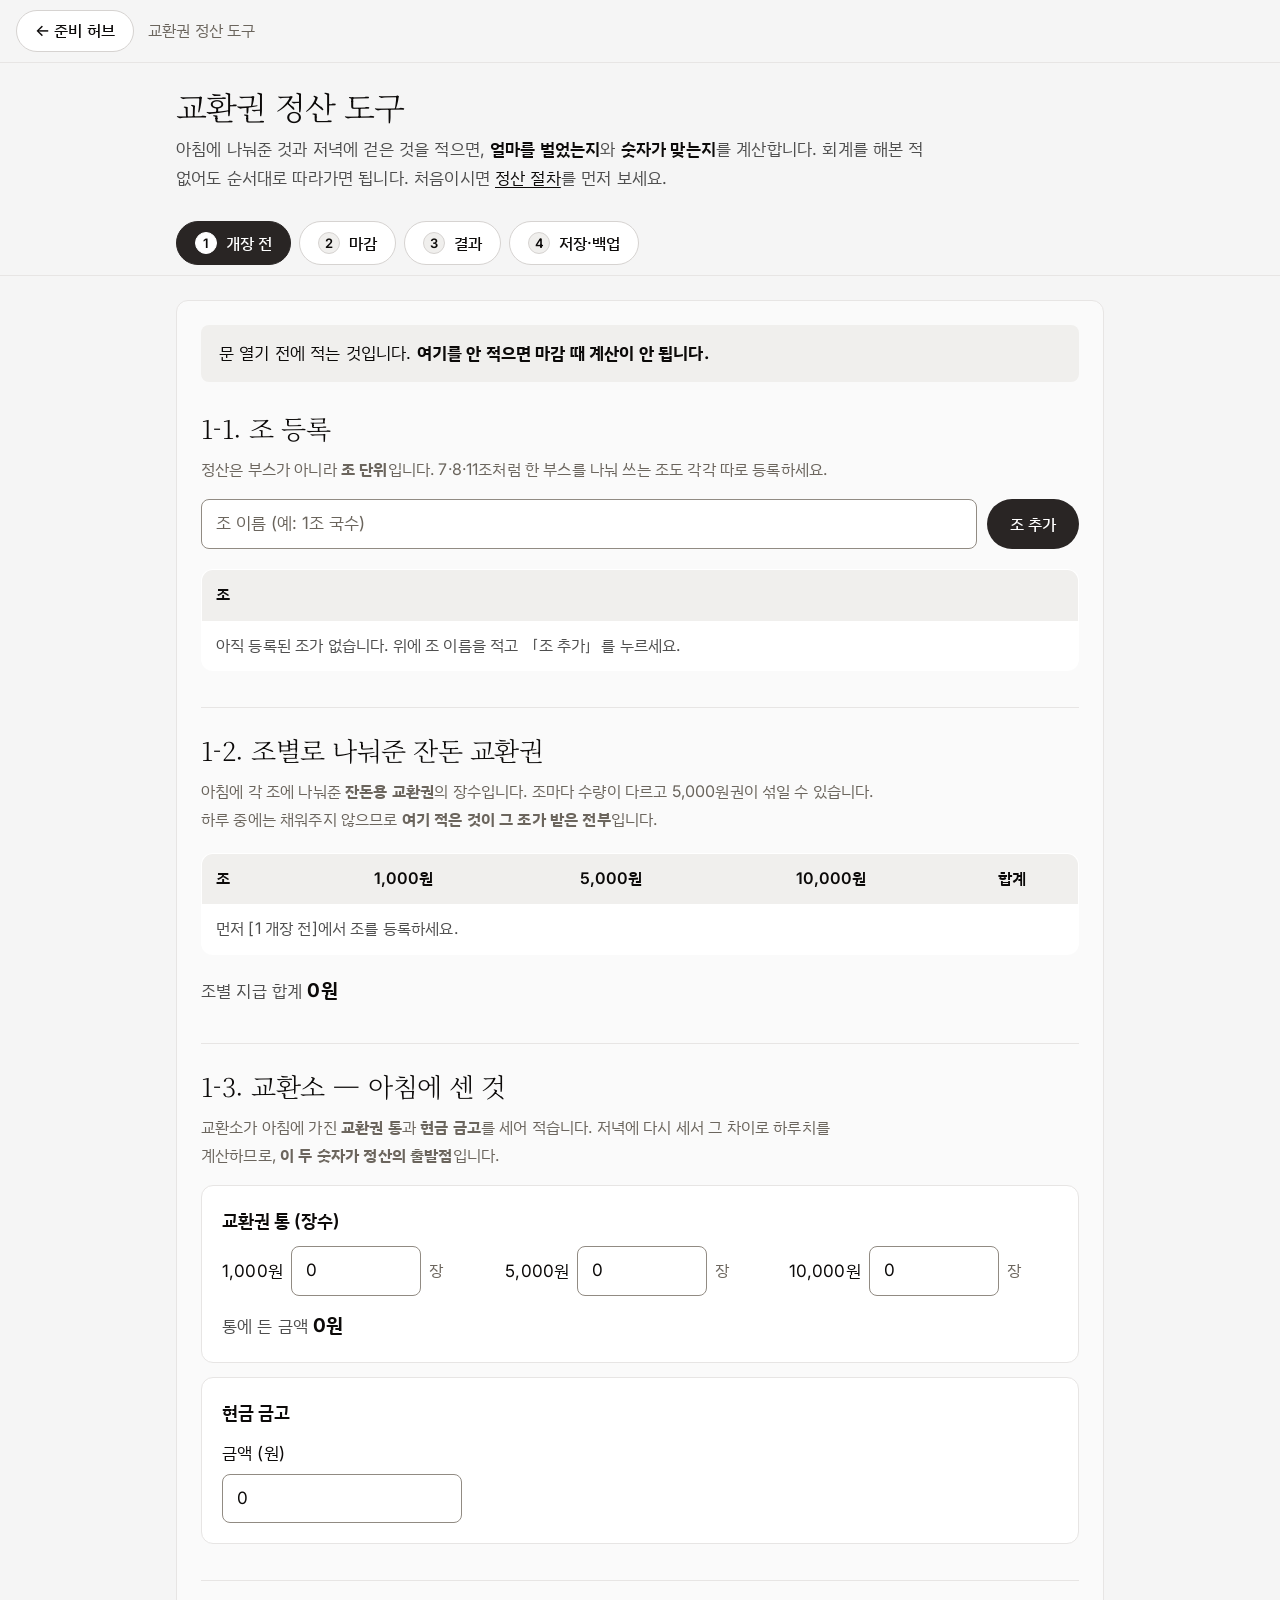
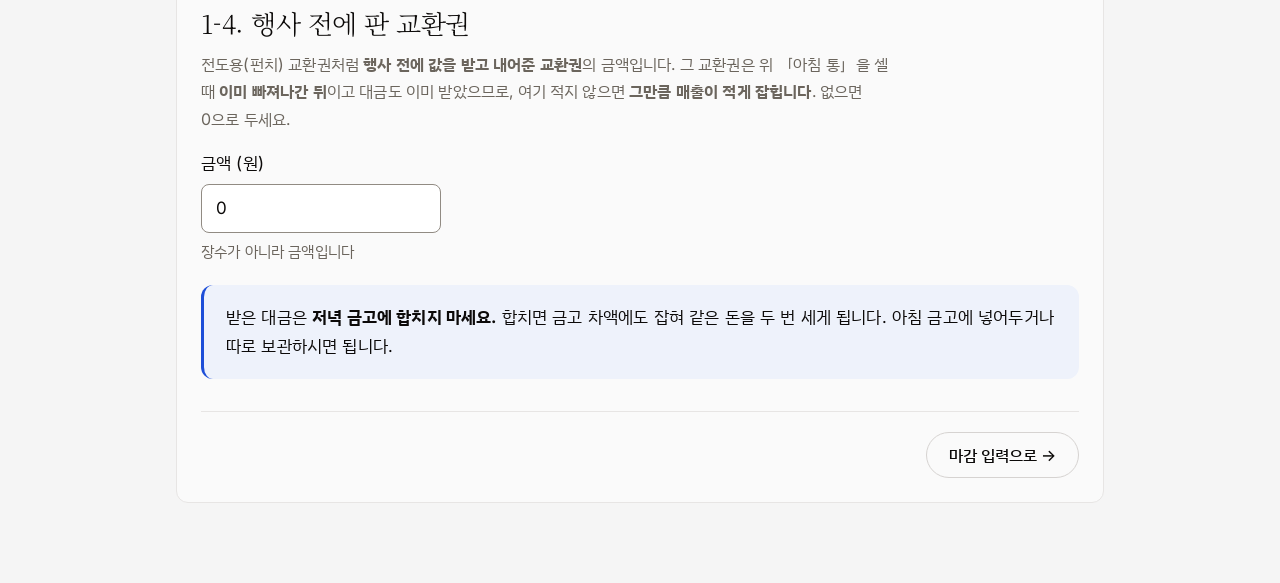
==== voucher-settlement/index.html @ 7b26c7bc "Count the vouchers sold before the day, and who paid for the ingredients Evangelism vouchers are pai" ====
<!DOCTYPE html>
<html lang="ko">
<head>
<meta charset="UTF-8">
<meta name="viewport" content="width=device-width, initial-scale=1.0">
<title>교환권 정산 도구</title>
<link rel="preconnect" href="https://fonts.googleapis.com">
<link rel="preconnect" href="https://fonts.gstatic.com" crossorigin>
<link href="https://fonts.googleapis.com/css2?family=Inter:wght@400;500;600&family=IBM+Plex+Sans+KR:wght@400;500;700&family=Noto+Serif+KR:wght@300;400&display=swap" rel="stylesheet">
<link rel="stylesheet" href="../assets/tokens.css">
<link rel="stylesheet" href="style.css">
<script src="../assets/shared.js"></script>
<script src="../assets/config.js"></script>
</head>
<body>

<nav class="topbar">
  <a class="home" href="../index.html">&larr; 준비 허브</a>
  <span class="where">교환권 정산 도구</span>
</nav>

<header class="app-header">
  <h1>교환권 정산 도구</h1>
  <p class="app-sub">아침에 나눠준 것과 저녁에 걷은 것을 적으면, <strong>얼마를 벌었는지</strong>와 <strong>숫자가 맞는지</strong>를 계산합니다. 회계를 해본 적 없어도 순서대로 따라가면 됩니다. 처음이시면 <a href="../doc.html?src=docs/정산_절차.md">정산 절차</a>를 먼저 보세요.</p>
</header>

<nav class="tabs" id="tabs">
  <button class="tab-btn active" data-tab="open"><span class="step-no">1</span>개장 전</button>
  <button class="tab-btn" data-tab="close"><span class="step-no">2</span>마감</button>
  <button class="tab-btn" data-tab="report"><span class="step-no">3</span>결과</button>
  <button class="tab-btn" data-tab="data"><span class="step-no">4</span>저장·백업</button>
</nav>

<main>

<!-- ================= 1. 개장 전 ================= -->
<section class="tab-panel active" id="panel-open">
  <p class="panel-lead">문 열기 전에 적는 것입니다. <strong>여기를 안 적으면 마감 때 계산이 안 됩니다.</strong></p>

  <h2>1-1. 조 등록</h2>
  <p class="hint">정산은 부스가 아니라 <strong>조 단위</strong>입니다. 7·8·11조처럼 한 부스를 나눠 쓰는 조도 각각 따로 등록하세요.</p>
  <form id="booth-form" class="inline-form">
    <input type="text" id="booth-name" placeholder="조 이름 (예: 1조 국수)" required>
    <button type="submit">조 추가</button>
  </form>
  <div class="table-scroll">
    <table class="data-table">
      <thead><tr><th>조</th><th class="col-btn"></th></tr></thead>
      <tbody id="booth-list"></tbody>
    </table>
  </div>

  <h2>1-2. 조별로 나눠준 잔돈 교환권</h2>
  <p class="hint">아침에 각 조에 나눠준 <strong>잔돈용 교환권</strong>의 장수입니다. 조마다 수량이 다르고 5,000원권이 섞일 수 있습니다. 하루 중에는 채워주지 않으므로 <strong>여기 적은 것이 그 조가 받은 전부</strong>입니다.</p>
  <div class="table-scroll">
    <table class="data-table" id="float-table">
      <thead><tr><th>조</th><th>1,000원</th><th>5,000원</th><th>10,000원</th><th>합계</th></tr></thead>
      <tbody id="float-body"></tbody>
    </table>
  </div>
  <p class="row-total-line">조별 지급 합계 <strong id="float-sum">0원</strong></p>

  <h2>1-3. 교환소 — 아침에 센 것</h2>
  <p class="hint">교환소가 아침에 가진 <strong>교환권 통</strong>과 <strong>현금 금고</strong>를 세어 적습니다. 저녁에 다시 세서 그 차이로 하루치를 계산하므로, <strong>이 두 숫자가 정산의 출발점</strong>입니다.</p>
  <div class="count-box">
    <h3>교환권 통 (장수)</h3>
    <div class="denom-grid" id="open-tin"></div>
    <p class="box-total">통에 든 금액 <strong id="open-tin-total">0원</strong></p>
  </div>
  <div class="count-box">
    <h3>현금 금고</h3>
    <label class="field-inline">금액 (원)
      <input type="number" id="open-cash" min="0" step="1" inputmode="numeric">
    </label>
  </div>

  <h2>1-4. 행사 전에 판 교환권</h2>
  <p class="hint">전도용(펀치) 교환권처럼 <strong>행사 전에 값을 받고 내어준 교환권</strong>의 금액입니다. 그 교환권은 위 「아침 통」을 셀 때 <strong>이미 빠져나간 뒤</strong>이고 대금도 이미 받았으므로, 여기 적지 않으면 <strong>그만큼 매출이 적게 잡힙니다</strong>. 없으면 0으로 두세요.</p>
  <label class="field-inline">금액 (원)
    <input type="number" id="presale-voucher" min="0" step="1" inputmode="numeric">
    <span class="field-help">장수가 아니라 금액입니다</span>
  </label>
  <div class="banner banner-blue">받은 대금은 <strong>저녁 금고에 합치지 마세요.</strong> 합치면 금고 차액에도 잡혀 같은 돈을 두 번 세게 됩니다. 아침 금고에 넣어두거나 따로 보관하시면 됩니다.</div>

  <div class="panel-foot">
    <button type="button" class="btn-secondary" data-goto="close">마감 입력으로 &rarr;</button>
  </div>
</section>

<!-- ================= 2. 마감 ================= -->
<section class="tab-panel" id="panel-close">
  <p class="panel-lead">판매가 끝난 뒤 적는 것입니다.</p>

  <h2>2-1. 조별로 걷은 것</h2>
  <p class="hint">각 조가 마감에 제출한 <strong>교환권 장수</strong>와, 따로 세어 낸 <strong>현금 매출</strong>, 그리고 그 조가 쓴 <strong>재료비</strong>입니다. 교환권에는 아침에 받은 잔돈분도 섞여 있는데, 그건 아래 계산에서 자동으로 빠집니다.</p>
  <p class="hint"><strong>재료비</strong>는 그 조가 물건을 마련하는 데 쓴 돈입니다 (장 본 값, 재료 구입비 등). 영수증이 늦게 들어오면 나중에 채워도 됩니다.</p>
  <p class="hint"><strong>「재정 지급」에 표시</strong>하면 교회 재정에서 이미 낸 돈이라는 뜻입니다. <strong>표시하지 않은 것은 조원이 사비로 낸 것</strong>으로 보고, 마감 후 돌려드릴 금액으로 따로 합산합니다. 수익 계산에는 둘 다 똑같이 원가로 들어갑니다.</p>
  <div class="table-scroll">
    <table class="data-table" id="final-table">
      <thead><tr><th>조</th><th>1,000원</th><th>5,000원</th><th>10,000원</th><th>교환권 합계</th><th>현금 매출</th><th>재료비</th><th>재정 지급</th></tr></thead>
      <tbody id="final-body"></tbody>
    </table>
  </div>

  <h2>2-2. 교환소 — 저녁에 센 것</h2>
  <p class="hint">아침과 같은 자리를 다시 셉니다. <strong>재환전으로 돌려받은 교환권은 판매용 통에 도로 넣은 상태</strong>여야 합니다 — 그래야 통 차이에 저절로 반영됩니다.</p>
  <div class="count-box">
    <h3>교환권 통 (남은 장수)</h3>
    <div class="denom-grid" id="close-tin"></div>
    <p class="box-total">남은 금액 <strong id="close-tin-total">0원</strong></p>
  </div>
  <div class="count-box">
    <h3>현금 금고와 계좌이체</h3>
    <div class="field-row">
      <label class="field-inline">저녁 금고 (원)
        <input type="number" id="close-cash" min="0" step="1" inputmode="numeric">
      </label>
      <label class="field-inline">계좌이체 합계 (원)
        <input type="number" id="transfer" min="0" step="1" inputmode="numeric">
        <span class="field-help">패드·휴대폰에서 확인한 입금 합계</span>
      </label>
    </div>
  </div>

  <h2>2-3. 행사전 구매 매출</h2>
  <p class="hint">행사 전에 미리 판 몫입니다. 교환권을 거치지 않으므로 대사에는 잡히지 않고 <strong>최종 수익금에만 더해집니다</strong>.</p>
  <label class="field-inline">금액 (원)
    <input type="number" id="presale" min="0" step="1" inputmode="numeric">
  </label>

  <h2>2-4. 공통 비용</h2>
  <p class="hint">특정 조에 붙지 않는 지출입니다 — <strong>교환권 인쇄비</strong>, 천막·비품 대여료, 공통 자재비 같은 것. 항목 이름과 금액을 적으면 다음 칸이 저절로 생깁니다.</p>
  <p class="hint">여기도 <strong>「재정 지급」</strong> 표시가 있습니다. 표시하지 않은 것은 누군가 먼저 내주신 돈으로 보고 돌려드릴 금액에 넣습니다.</p>
  <div id="common-costs"></div>
  <p class="row-total-line">공통 비용 합계 <strong id="common-sum">0원</strong></p>

  <div class="panel-foot">
    <button type="button" data-goto="report">결과 보기 &rarr;</button>
  </div>
</section>

<!-- ================= 3. 결과 ================= -->
<section class="tab-panel" id="panel-report">

  <div class="verdict" id="verdict">
    <p class="verdict-label">교환소 대사</p>
    <p class="verdict-value" id="verdict-value">—</p>
    <p class="verdict-note" id="verdict-note"></p>
  </div>

  <h2>나간 교환권과 받은 돈</h2>
  <p class="hint">교환권은 돈을 받아야만 나갑니다. 그래서 이 두 값은 <strong>같아야</strong> 합니다.</p>
  <div class="table-scroll">
    <table class="data-table balance">
      <tbody>
        <tr><th>아침 통</th><td id="r-open-tin">0원</td></tr>
        <tr><th>− 저녁 통</th><td id="r-close-tin">0원</td></tr>
        <tr><th>− 조별 지급 합계</th><td id="r-float">0원</td></tr>
        <tr><th>+ 행사 전에 판 교환권</th><td id="r-pv1">0원</td></tr>
        <tr class="row-sum"><th>= 손님에게 팔려 나간 교환권</th><td id="r-sold">0원</td></tr>
        <tr><th>저녁 금고 − 아침 금고</th><td id="r-cash-delta">0원</td></tr>
        <tr><th>+ 계좌이체</th><td id="r-transfer">0원</td></tr>
        <tr><th>+ 행사 전에 판 교환권 대금</th><td id="r-pv2">0원</td></tr>
        <tr class="row-sum"><th>= 그 값으로 받은 돈</th><td id="r-received">0원</td></tr>
        <tr class="row-diff"><th>차이</th><td id="r-diff">0원</td></tr>
      </tbody>
    </table>
  </div>

  <h2>조별 매출</h2>
  <p class="hint">교환권 매출 = 제출한 교환권 − 아침에 받은 잔돈. 여기에 현금 매출을 더한 것이 그 조가 실제로 판 금액입니다.</p>
  <div class="table-scroll">
    <table class="data-table">
      <thead><tr><th>조</th><th>받은 잔돈</th><th>제출 교환권</th><th>교환권 매출</th><th>현금 매출</th><th>매출 합계</th><th>재료비</th><th>재정 지급</th></tr></thead>
      <tbody id="report-booth-body"></tbody>
      <tfoot><tr><th>합계</th><th id="rb-float">0원</th><th id="rb-final">0원</th><th id="rb-voucher">0원</th><th id="rb-cash">0원</th><th id="rb-total">0원</th><th id="rb-cost">0원</th><th></th></tr></tfoot>
    </table>
  </div>

  <h2>손님이 쓰지 않고 가져간 교환권</h2>
  <div class="table-scroll">
    <table class="data-table balance">
      <tbody>
        <tr><th>손님에게 팔려 나간 교환권</th><td id="r-sold2">0원</td></tr>
        <tr><th>− 조별 교환권 매출 합계</th><td id="r-voucher2">0원</td></tr>
        <tr class="row-sum"><th>= 미사용 교환권</th><td id="r-unused">0원</td></tr>
      </tbody>
    </table>
  </div>
  <p class="hint" id="unused-note"></p>

  <h2>최종 수익금</h2>
  <p class="hint"><strong>들어온 돈(매출)에서 쓴 돈(원가)을 빼면</strong> 교회에 남는 돈이 나옵니다. 2024년 결산서와 같은 방식입니다 (<a href="../doc.html?src=docs/과거_실적.md">과거 실적</a> 참고).</p>
  <div class="table-scroll">
    <table class="data-table balance">
      <tbody>
        <tr><th>교환소가 받은 돈</th><td id="r-final-desk">0원</td></tr>
        <tr><th>+ 조별 현금 매출 합계</th><td id="r-final-cash">0원</td></tr>
        <tr><th>+ 행사전 구매 매출</th><td id="r-final-presale">0원</td></tr>
        <tr class="row-sum"><th>= 매출 합계</th><td id="r-revenue">0원</td></tr>
        <tr><th>조별 재료비 합계</th><td id="r-cost-booth">0원</td></tr>
        <tr><th>+ 공통 비용 합계</th><td id="r-cost-common">0원</td></tr>
        <tr class="row-sum"><th>= 원가 합계</th><td id="r-cost">0원</td></tr>
        <tr class="row-total"><th>= 최종 수익금 (매출 − 원가)</th><td id="r-final-total">0원</td></tr>
      </tbody>
    </table>
  </div>
  <h2>마감 후 돌려드릴 돈</h2>
  <p class="hint">원가 중 <strong>교회 재정에서 아직 내지 않은 몫</strong>입니다. 조원이 사비로 장을 본 경우가 여기 해당하며, 마감 후 그분들께 돌려드려야 합니다. <strong>수익금은 이미 위에서 원가를 뺀 값</strong>이므로 여기서 또 빼지 않습니다.</p>
  <div class="table-scroll">
    <table class="data-table balance">
      <tbody>
        <tr><th>원가 합계</th><td id="r-refund-all">0원</td></tr>
        <tr><th>− 재정에서 이미 지급한 몫</th><td id="r-refund-paid">0원</td></tr>
        <tr class="row-total"><th>= 돌려드릴 금액</th><td id="r-refund">0원</td></tr>
      </tbody>
    </table>
  </div>
  <div class="table-scroll" id="refund-list-box">
    <table class="data-table">
      <thead><tr><th>받으실 곳</th><th>금액</th></tr></thead>
      <tbody id="refund-list"></tbody>
    </table>
  </div>
  <div class="banner banner-red">이 돈을 <strong>교환소 금고에서 꺼내지 마세요.</strong> 금고에서 나가면 저녁 금고가 그만큼 줄어 대사가 틀어집니다. 따로 마련한 돈으로 지급하세요.</div>

  <div class="banner banner-blue">조들이 모아 온 교환권 총액은 <strong>매출에 더하지 않습니다.</strong> 그 돈은 이미 교환소에서 받아 맨 윗줄에 들어 있습니다 — 더하면 같은 돈을 두 번 세는 것입니다.</div>
</section>

<!-- ================= 4. 저장 ================= -->
<section class="tab-panel" id="panel-data">

  <h2>구글 시트에 보내기</h2>
  <p class="hint">입력한 내용을 교회 구글 시트의 <strong>「정산」 탭</strong>에 올립니다. 이 도구는 값을 이 브라우저에만 담아두기 때문에, 시트에 올려두어야 다른 사람도 보고 다음 해에도 남습니다.</p>

  <div class="card" id="sheet-box">
    <div class="field-row">
      <label class="field-inline">공유 암호
        <input type="password" id="sheet-pw" autocomplete="off">
        <span class="field-help">교회에서 안내받은 암호입니다. 한 번 넣으면 기억합니다</span>
      </label>
    </div>
    <div class="data-actions">
      <button type="button" id="btn-sheet-send">시트로 보내기</button>
      <button type="button" id="btn-sheet-load" class="btn-secondary">시트에서 불러오기</button>
    </div>
    <p class="status" id="sheet-msg"></p>
    <p class="hint">보내면 시트의 「정산」 탭이 <strong>지금 내용으로 덮어써집니다.</strong> 불러오면 반대로 이 화면이 시트 내용으로 덮어써집니다.</p>
  </div>

  <h2>파일로 백업</h2>
  <p class="hint">시트를 쓰지 못하는 상황을 대비한 수단입니다. 정산 중간중간 받아두세요.</p>
  <div class="data-actions">
    <button type="button" id="btn-export" class="btn-secondary">JSON 내보내기</button>
    <label class="file-btn">JSON 불러오기
      <input type="file" id="import-file" accept="application/json" hidden>
    </label>
    <button type="button" id="btn-export-csv" class="btn-secondary">CSV 내보내기</button>
  </div>

  <h2>초기화</h2>
  <p class="hint">모든 입력을 지웁니다. 되돌릴 수 없으니 먼저 백업하세요.</p>
  <div class="data-actions">
    <button type="button" id="btn-reset" class="danger">전체 초기화</button>
  </div>
</section>

</main>

<script src="app.js"></script>
</body>
</html>
---- assets/tokens.css ----
/* Design tokens. Follows design/DESIGN.md (ElevenLabs-inspired): an off-white
   canvas holding warm near-black ink, a light serif for display, and no
   saturated action colour -- the ink pill is the only CTA.

   Three deliberate departures, all from CLAUDE.md's rule that readers are mostly
   in their 50s to 70s:
   - Body sits at 17px, not the spec's 16px, and tables at 16px.
   - `muted` is darkened from the spec's #777169 (4.43:1 on canvas, under AA) to
     #6b655d (5.28:1). `muted-soft` likewise. Every text pair clears 4.5:1.
   - Form controls take `--color-field-border`, not the spec's hairline-strong,
     which is 1.49:1 on white -- under WCAG's 3:1 for a control's boundary. */
:root {
  /* Surface */
  --color-canvas: #f5f5f5;
  --color-canvas-soft: #fafafa;
  --color-surface-card: #ffffff;
  --color-surface-soft: #f0efed;
  --color-surface-doc: #fafafa;
  --color-surface-dark: #0c0a09;

  /* Text */
  --color-ink: #0c0a09;
  --color-body: #4e4e4e;
  --color-mute: #6b655d;
  --color-ash: #7d776f;
  --color-on-primary: #ffffff;
  --color-on-dark: #ffffff;
  --color-on-dark-soft: #a8a29e;

  /* Hairlines */
  --color-hairline: #e7e5e4;
  --color-hairline-soft: #f0efed;
  --color-hairline-strong: #d6d3d1;
  /* The edge of something you type into, not a divider. A hairline at #d6d3d1 is
     1.49:1 on white -- under WCAG's 3:1 for a control's boundary, and on a bright
     screen the box simply is not there. This clears 3:1 against both the white
     card and the #fafafa panel that inputs sit on. */
  --color-field-border: #918b83;

  /* The ink pill is the only CTA colour. No saturated brand action colour. */
  --color-primary: #292524;
  --color-primary-pressed: #0c0a09;

  /* Semantic. Used for status only, never as decoration. */
  --color-accent-red: #b91c1c;
  --color-accent-red-soft: #fdeceb;
  --color-accent-green: #15803d;
  --color-accent-green-soft: #eaf5ee;
  --color-accent-blue: #1d4ed8;
  --color-accent-blue-soft: #eef2fb;
  --color-accent-purple: #6d28d9;
  --color-accent-purple-soft: #f3eefc;

  /* Atmospheric gradient stops. Decoration only -- never a fill behind text,
     never a button or a text colour. */
  --grad-mint: #a7e5d3;
  --grad-peach: #f4c5a8;
  --grad-lavender: #c8b8e0;
  --grad-sky: #a8c8e8;

  /* 화면 본문 폭. 페이지마다 다르므로 각 페이지 CSS에서 다시 정한다. */
  --page-width: 1120px;

  --radius-xs: 4px;
  --radius-sm: 6px;
  --radius-md: 8px;
  --radius-lg: 12px;
  --radius-xl: 16px;
  --radius-full: 9999px;

  /* Display is a light serif; body a neutral sans. Waldenburg is licensed, so
     the serif is Noto Serif KR, which unlike EB Garamond carries Korean. */
  --font-display: "Noto Serif KR", "Times New Roman", serif;
  --font-body: "Inter", "IBM Plex Sans KR", -apple-system, "Apple SD Gothic Neo",
    "Malgun Gothic", "Segoe UI", sans-serif;
}

* { box-sizing: border-box; }

body {
  margin: 0;
  font-family: var(--font-body);
  background: var(--color-canvas);
  color: var(--color-body);
  font-size: 17px;
  line-height: 1.7;
  letter-spacing: 0.16px;
  /* Korean breaks anywhere by default, so a line can end mid-word ("방향으 / 로").
     keep-all wraps at 어절 boundaries instead; break-word is the escape hatch for a
     single run too long to fit, such as a URL. */
  word-break: keep-all;
  overflow-wrap: break-word;
}

/* Display type: light serif, never bold. Bolding it turns the voice from
   editorial to consumer-marketing. */
h1, h2, h3, .display {
  font-family: var(--font-display);
  font-weight: 300;
  letter-spacing: -0.02em;
  color: var(--color-ink);
}

/* No saturated accent means a link cannot be spotted by colour alone, so the
   underline carries the whole affordance. */
a { color: var(--color-ink); text-underline-offset: 3px; }

/* Focus. Nothing in this palette separates a focused control by colour, so the
   ring has to carry it. focus-visible rather than focus: a mouse click should
   not leave a ring behind, but tabbing must never leave someone lost. */
:focus-visible {
  outline: 2px solid var(--color-ink);
  outline-offset: 2px;
}

/* Buttons: the ink pill is primary, a hairline outline is secondary. */
button, .btn {
  display: inline-flex;
  align-items: center;
  justify-content: center;
  cursor: pointer;
  font-family: inherit;
  font-size: 16px;
  font-weight: 500;
  letter-spacing: 0;
  min-height: 46px;
  padding: 10px 22px;
  border-radius: var(--radius-full);
  border: 1px solid transparent;
  text-decoration: none;
  background: var(--color-primary);
  color: var(--color-on-primary);
}
button:hover, .btn:hover { background: var(--color-primary-pressed); }
button.danger, .btn-danger { background: var(--color-accent-red); color: var(--color-on-dark); }
button.danger:hover, .btn-danger:hover { background: #911616; }
.btn-secondary {
  background: transparent;
  color: var(--color-ink);
  border-color: var(--color-hairline-strong);
}
.btn-secondary:hover { background: var(--color-surface-soft); }

/* Callout banners */
.banner {
  padding: 18px 22px;
  border-radius: var(--radius-lg);
  margin: 20px 0;
  font-size: 17px;
  line-height: 1.7;
  background: var(--color-surface-soft);
  color: var(--color-ink);
  border-left: 3px solid var(--color-hairline-strong);
}
.banner-blue { background: var(--color-accent-blue-soft); border-left-color: var(--color-accent-blue); }
.banner-green { background: var(--color-accent-green-soft); border-left-color: var(--color-accent-green); color: var(--color-ink); }
.banner-red { background: var(--color-accent-red-soft); border-left-color: var(--color-accent-red); color: var(--color-ink); }
.banner-purple { background: var(--color-accent-purple-soft); border-left-color: var(--color-accent-purple); }

/* Data / content tables */
.data-table {
  width: 100%;
  border-collapse: collapse;
  background: var(--color-surface-card);
  margin: 20px 0;
  border: 1px solid var(--color-hairline);
  border-radius: var(--radius-lg);
  overflow: hidden;
  font-size: 16px;
}
.data-table th, .data-table td {
  border-bottom: 1px solid var(--color-hairline-soft);
  padding: 12px 14px;
  text-align: left;
  line-height: 1.6;
  color: var(--color-body);
}
.data-table th {
  background: var(--color-surface-soft);
  color: var(--color-ink);
  font-weight: 600;
  font-size: 16px;
  letter-spacing: 0;
}
.data-table tr:last-child td { border-bottom: none; }

/* Safety net: if a table (or anything else) is wider than its container on a
   narrow screen, it scrolls inside this box instead of overflowing the page. */
.table-scroll {
  overflow-x: auto;
  -webkit-overflow-scrolling: touch;
  margin: 20px 0;
}
.table-scroll .data-table { margin: 0; }

/* Inline code */
code {
  background: var(--color-surface-soft);
  color: var(--color-ink);
  font-family: ui-monospace, "Source Code Pro", monospace;
  font-size: 0.95em;
  padding: 3px 7px;
  border-radius: var(--radius-xs);
}

.hint { color: var(--color-mute); font-size: 16px; }

/* Form controls. Shared so every screen gets the same target height and the same
   outline; pages may override sizes after this file. */
input[type="text"], input[type="number"], input[type="password"],
input[type="search"], input[type="tel"], input[type="email"],
select, textarea {
  font-family: inherit;
  font-size: 17px;
  line-height: 1.5;
  color: var(--color-ink);
  background: var(--color-surface-card);
  border: 1px solid var(--color-field-border);
  border-radius: var(--radius-md);
  padding: 11px 14px;
  min-height: 48px;
}
input:focus-visible, select:focus-visible, textarea:focus-visible {
  border-color: var(--color-ink);
}
::placeholder { color: var(--color-mute); opacity: 1; }

/* Page chrome. Every page other than the hub carries the same bar in the same
   place, so the way back is always where it was on the last screen. */
.topbar {
  display: flex;
  flex-wrap: wrap;
  align-items: center;
  gap: 10px 14px;
  padding: 10px 16px;
  background: var(--color-canvas);
  border-bottom: 1px solid var(--color-hairline);
}
.topbar .home {
  display: inline-flex;
  align-items: center;
  gap: 8px;
  min-height: 42px;
  padding: 0 18px;
  border: 1px solid var(--color-hairline-strong);
  border-radius: var(--radius-full);
  background: var(--color-surface-card);
  color: var(--color-ink);
  font-size: 16px;
  font-weight: 500;
  text-decoration: none;
  white-space: nowrap;
}
.topbar .home:hover { background: var(--color-surface-soft); }
.topbar .where {
  color: var(--color-mute);
  font-size: 16px;
  min-width: 0;
}
.topbar .spacer { margin-left: auto; }

/* Page heading. Left-aligned inside the same column as the content below it --
   a centred title starts the eye somewhere the cards do not, so the reader has
   to find the line twice. --page-width is set per page. */
.page-head { max-width: var(--page-width); margin: 0 auto; padding: 36px 16px 4px; }
.page-head h1 {
  margin: 0;
  font-family: var(--font-display);
  font-size: 38px;
  font-weight: 300;
  line-height: 1.15;
  letter-spacing: -0.03em;
  color: var(--color-ink);
}
.page-head p { margin: 10px 0 0; color: var(--color-mute); font-size: 17px; }

/* Section label: the small uppercase line that names a band. */
.eyebrow {
  font-size: 13px;
  font-weight: 600;
  letter-spacing: 0.09em;
  text-transform: uppercase;
  color: var(--color-mute);
  margin: 0 0 10px;
}

/* Cards. A hairline and a white fill lift a card off the canvas; the soft drop
   is the system's only shadow tier and appears on hover alone. */
.card {
  background: var(--color-surface-card);
  border: 1px solid var(--color-hairline);
  border-radius: var(--radius-lg);
  padding: 24px;
  margin-bottom: 20px;
}
.card > h2:first-child { margin-top: 0; }
.card h2 {
  margin: 0 0 8px;
  font-family: var(--font-display);
  font-size: 25px;
  font-weight: 300;
  letter-spacing: -0.02em;
  color: var(--color-ink);
}
.card .lead { margin: 0 0 18px; font-size: 16px; color: var(--color-mute); }

/* Pill tabs: shared by the voucher-settlement app, the doc viewer, and the hub page */
.tabs {
  display: flex;
  flex-wrap: wrap;
  gap: 8px;
}
/* Tabs carry a visible chip outline even when inactive: as bare text they read as
   a heading, not as something you can tap. */
.tab-btn {
  background: var(--color-surface-card);
  color: var(--color-ink);
  border: 1px solid var(--color-hairline-strong);
  border-radius: var(--radius-full);
  height: auto;
  min-height: 44px;
  padding: 10px 18px;
  font-size: 16px;
  font-weight: 500;
  cursor: pointer;
  font-family: inherit;
}
.tab-btn:hover { background: var(--color-surface-soft); }
.tab-btn.active {
  background: var(--color-primary);
  color: var(--color-on-primary);
  border-color: var(--color-primary);
}
.tab-panel { display: none; }
.tab-panel.active { display: block; }
---- voucher-settlement/style.css ----
/* 정산 도구 전용. 색·글꼴·버튼·표·입력칸은 ../assets/tokens.css 에 있다.
   본문 폭은 한 곳에서 정해 머리글·탭·본문이 같은 선에서 시작하게 한다. */
:root { --page-width: 960px; }

.app-header {
  padding: 24px max(16px, calc((100% - var(--page-width)) / 2 + 16px)) 18px;
  background: var(--color-canvas);
}
.app-header h1 {
  margin: 0 0 10px;
  font-family: var(--font-display);
  font-size: 32px;
  font-weight: 300;
  letter-spacing: -0.03em;
  line-height: 1.2;
  color: var(--color-ink);
}
.app-sub { margin: 0; color: var(--color-body); font-size: 17px; max-width: 70ch; }
.app-sub strong { color: var(--color-ink); font-weight: 600; }

/* 단계 탭. 여기서는 탭이 필터가 아니라 실제로 나뉘는 순서다. */
.tabs {
  padding: 10px max(16px, calc((100% - var(--page-width)) / 2 + 16px));
  background: var(--color-canvas);
  border-bottom: 1px solid var(--color-hairline);
  position: sticky;
  top: 0;
  z-index: 10;
}
.tab-btn { gap: 9px; }
.tab-btn .step-no {
  display: inline-flex;
  align-items: center;
  justify-content: center;
  width: 22px;
  height: 22px;
  border-radius: var(--radius-full);
  background: var(--color-surface-soft);
  border: 1px solid var(--color-hairline-strong);
  font-size: 13px;
  font-weight: 600;
}
.tab-btn.active .step-no {
  background: var(--color-on-primary);
  border-color: var(--color-on-primary);
  color: var(--color-ink);
}

main {
  max-width: var(--page-width);
  margin: 0 auto;
  padding: 24px 16px 80px;
}

.tab-panel {
  background: var(--color-surface-doc);
  border: 1px solid var(--color-hairline);
  border-radius: var(--radius-lg);
  padding: 24px;
}

.panel-lead {
  margin: 0 0 24px;
  padding: 14px 18px;
  border-radius: var(--radius-md);
  background: var(--color-surface-soft);
  font-size: 17px;
  color: var(--color-ink);
}

h2 {
  font-family: var(--font-display);
  font-size: 26px;
  font-weight: 300;
  letter-spacing: -0.02em;
  color: var(--color-ink);
  margin: 36px 0 6px;
  padding-top: 20px;
  border-top: 1px solid var(--color-hairline);
}
h2:first-of-type { margin-top: 0; padding-top: 0; border-top: none; }
h3 {
  font-family: var(--font-body);
  font-size: 18px;
  font-weight: 600;
  letter-spacing: 0;
  color: var(--color-ink);
  margin: 0 0 10px;
}
.tab-panel > .hint { margin: 0 0 16px; max-width: 70ch; }

.inline-form { display: flex; flex-wrap: wrap; gap: 10px; margin-bottom: 16px; }
.inline-form input { flex: 1 1 240px; }

/* 이 앱의 표는 숫자가 많아 가운데 정렬한다 (문서는 왼쪽 정렬이 기본) */
.data-table th, .data-table td { text-align: center; }
.data-table td:first-child, .data-table th:first-child { text-align: left; }
.data-table input { min-height: 46px; padding: 8px 10px; width: 100%; max-width: 120px; }
.data-table .col-btn { width: 96px; }
.data-table tfoot th {
  background: var(--color-surface-soft);
  color: var(--color-ink);
  font-weight: 700;
  border-top: 2px solid var(--color-hairline-strong);
}

.remove-btn {
  background: transparent;
  border: none;
  color: var(--color-accent-red);
  font-size: 16px;
  font-weight: 600;
  min-height: 44px;
  padding: 8px 12px;
  border-radius: var(--radius-sm);
}
.remove-btn:hover { background: var(--color-accent-red-soft); }

.row-total-line { margin: 12px 0 0; font-size: 17px; color: var(--color-body); }
.row-total-line strong { color: var(--color-ink); font-size: 19px; }

/* 아침·저녁에 세는 칸. 세로로 길게 늘어놓으면 세면서 놓치기 쉬워 한 줄에 묶는다. */
.count-box {
  background: var(--color-surface-card);
  border: 1px solid var(--color-hairline);
  border-radius: var(--radius-lg);
  padding: 20px;
  margin-bottom: 14px;
}
.denom-grid { display: flex; flex-wrap: wrap; gap: 14px; }
.denom-cell {
  display: flex;
  align-items: center;
  gap: 8px;
  flex: 1 1 200px;
  font-size: 17px;
  color: var(--color-ink);
}
.denom-cell input { width: 100%; max-width: 130px; }
.denom-unit { color: var(--color-mute); font-size: 16px; }
.box-total { margin: 14px 0 0; font-size: 17px; color: var(--color-body); }
.box-total strong { color: var(--color-ink); font-size: 19px; }

/* 재정에서 이미 냈는지 표시하는 칸. 손가락으로 누를 자리를 넉넉히 준다. */
.check-cell {
  display: inline-flex;
  align-items: center;
  justify-content: center;
  gap: 8px;
  min-height: 44px;
  padding: 0 8px;
  cursor: pointer;
  font-size: 16px;
  color: var(--color-ink);
}
.check-cell input[type="checkbox"] {
  width: 22px;
  height: 22px;
  margin: 0;
  accent-color: var(--color-ink);
  cursor: pointer;
}
.check-text { display: none; }
/* 표 안에서는 칸 전체가 누를 자리가 되게 한다 */
.data-table td .check-cell { width: 100%; }

/* 공통 비용 — 항목 이름과 금액 한 쌍씩. 마지막 줄을 채우면 다음 줄이 생긴다. */
.cost-head, .cost-row {
  display: grid;
  grid-template-columns: 1fr 190px 104px 96px;
  gap: 10px;
  align-items: center;
}
.cost-head {
  font-size: 15px;
  font-weight: 600;
  color: var(--color-mute);
  margin-bottom: 6px;
}
.cost-row { margin-bottom: 10px; }
.cost-row input { width: 100%; }

.field-row { display: flex; flex-wrap: wrap; gap: 20px; }
.field-inline {
  display: flex;
  flex-direction: column;
  gap: 6px;
  flex: 1 1 240px;
  font-size: 17px;
  color: var(--color-ink);
}
.field-inline input { max-width: 240px; }
.field-help { font-size: 15px; color: var(--color-mute); font-weight: 400; }

.panel-foot {
  display: flex;
  justify-content: flex-end;
  margin-top: 32px;
  padding-top: 20px;
  border-top: 1px solid var(--color-hairline);
}

/* 결과 탭 맨 위의 한 줄. 이 도구가 내놓는 가장 중요한 답이다. */
.verdict {
  border-radius: var(--radius-xl);
  padding: 26px 28px;
  margin-bottom: 8px;
  background: var(--color-surface-soft);
  border-left: 5px solid var(--color-hairline-strong);
}
.verdict-label {
  margin: 0 0 6px;
  font-size: 13px;
  font-weight: 600;
  letter-spacing: 0.09em;
  text-transform: uppercase;
  color: var(--color-mute);
}
.verdict-value {
  margin: 0;
  font-family: var(--font-display);
  font-size: 34px;
  font-weight: 300;
  letter-spacing: -0.02em;
  line-height: 1.2;
  color: var(--color-ink);
}
.verdict-note { margin: 10px 0 0; font-size: 17px; color: var(--color-body); }
.verdict.ok { background: var(--color-accent-green-soft); border-left-color: var(--color-accent-green); }
.verdict.warn { background: var(--color-accent-red-soft); border-left-color: var(--color-accent-red); }

/* 계산 과정을 보여주는 표 — 값은 오른쪽 끝에 맞춰 자릿수가 눈에 들어오게 한다 */
.data-table.balance th { text-align: left; background: transparent; font-weight: 500; }
.data-table.balance td { text-align: right; font-variant-numeric: tabular-nums; }
.data-table.balance .row-sum th,
.data-table.balance .row-sum td {
  font-weight: 700;
  color: var(--color-ink);
  border-top: 1px solid var(--color-hairline-strong);
}
.data-table.balance .row-diff th,
.data-table.balance .row-diff td,
.data-table.balance .row-total th,
.data-table.balance .row-total td {
  font-size: 19px;
  font-weight: 700;
  color: var(--color-ink);
  background: var(--color-surface-soft);
  border-top: 2px solid var(--color-hairline-strong);
}

.data-actions { display: flex; flex-wrap: wrap; gap: 10px; margin: 16px 0 12px; }

.file-btn {
  display: inline-flex;
  align-items: center;
  cursor: pointer;
  background: transparent;
  color: var(--color-ink);
  border: 1px solid var(--color-hairline-strong);
  border-radius: var(--radius-full);
  min-height: 46px;
  padding: 10px 22px;
  font-size: 16px;
  font-weight: 500;
}
.file-btn:hover { background: var(--color-surface-soft); }

.status { font-weight: 600; padding: 14px 18px; border-radius: var(--radius-md); margin: 12px 0; }
.status:empty { display: none; }
.status.ok { color: var(--color-accent-green); background: var(--color-accent-green-soft); }
.status.warn { color: var(--color-accent-red); background: var(--color-accent-red-soft); }

@media (max-width: 640px) {
  .app-header { padding: 16px 12px 14px; }
  .app-header h1 { font-size: 26px; }
  .tabs { padding: 8px 12px; }
  .topbar { padding: 8px 12px; }
  main { padding: 16px 12px 56px; }
  .tab-panel { padding: 16px; }
  h2 { font-size: 22px; }
  .verdict { padding: 20px; }
  .verdict-value { font-size: 27px; }
  .data-table th, .data-table td { padding: 9px 6px; font-size: 15px; }
  .data-table input { max-width: none; padding: 8px 6px; }
  .denom-cell { flex: 1 1 100%; }
  .denom-cell input { max-width: none; }
  .field-inline input { max-width: none; }
  .cost-head { display: none; }
  .check-text { display: inline; }
  .cost-row {
    grid-template-columns: 1fr;
    gap: 6px;
    padding-bottom: 12px;
    margin-bottom: 12px;
    border-bottom: 1px solid var(--color-hairline);
  }
  .cost-row .remove-btn { justify-self: start; }
  .cost-row .check-cell { justify-self: start; padding-left: 0; }
}
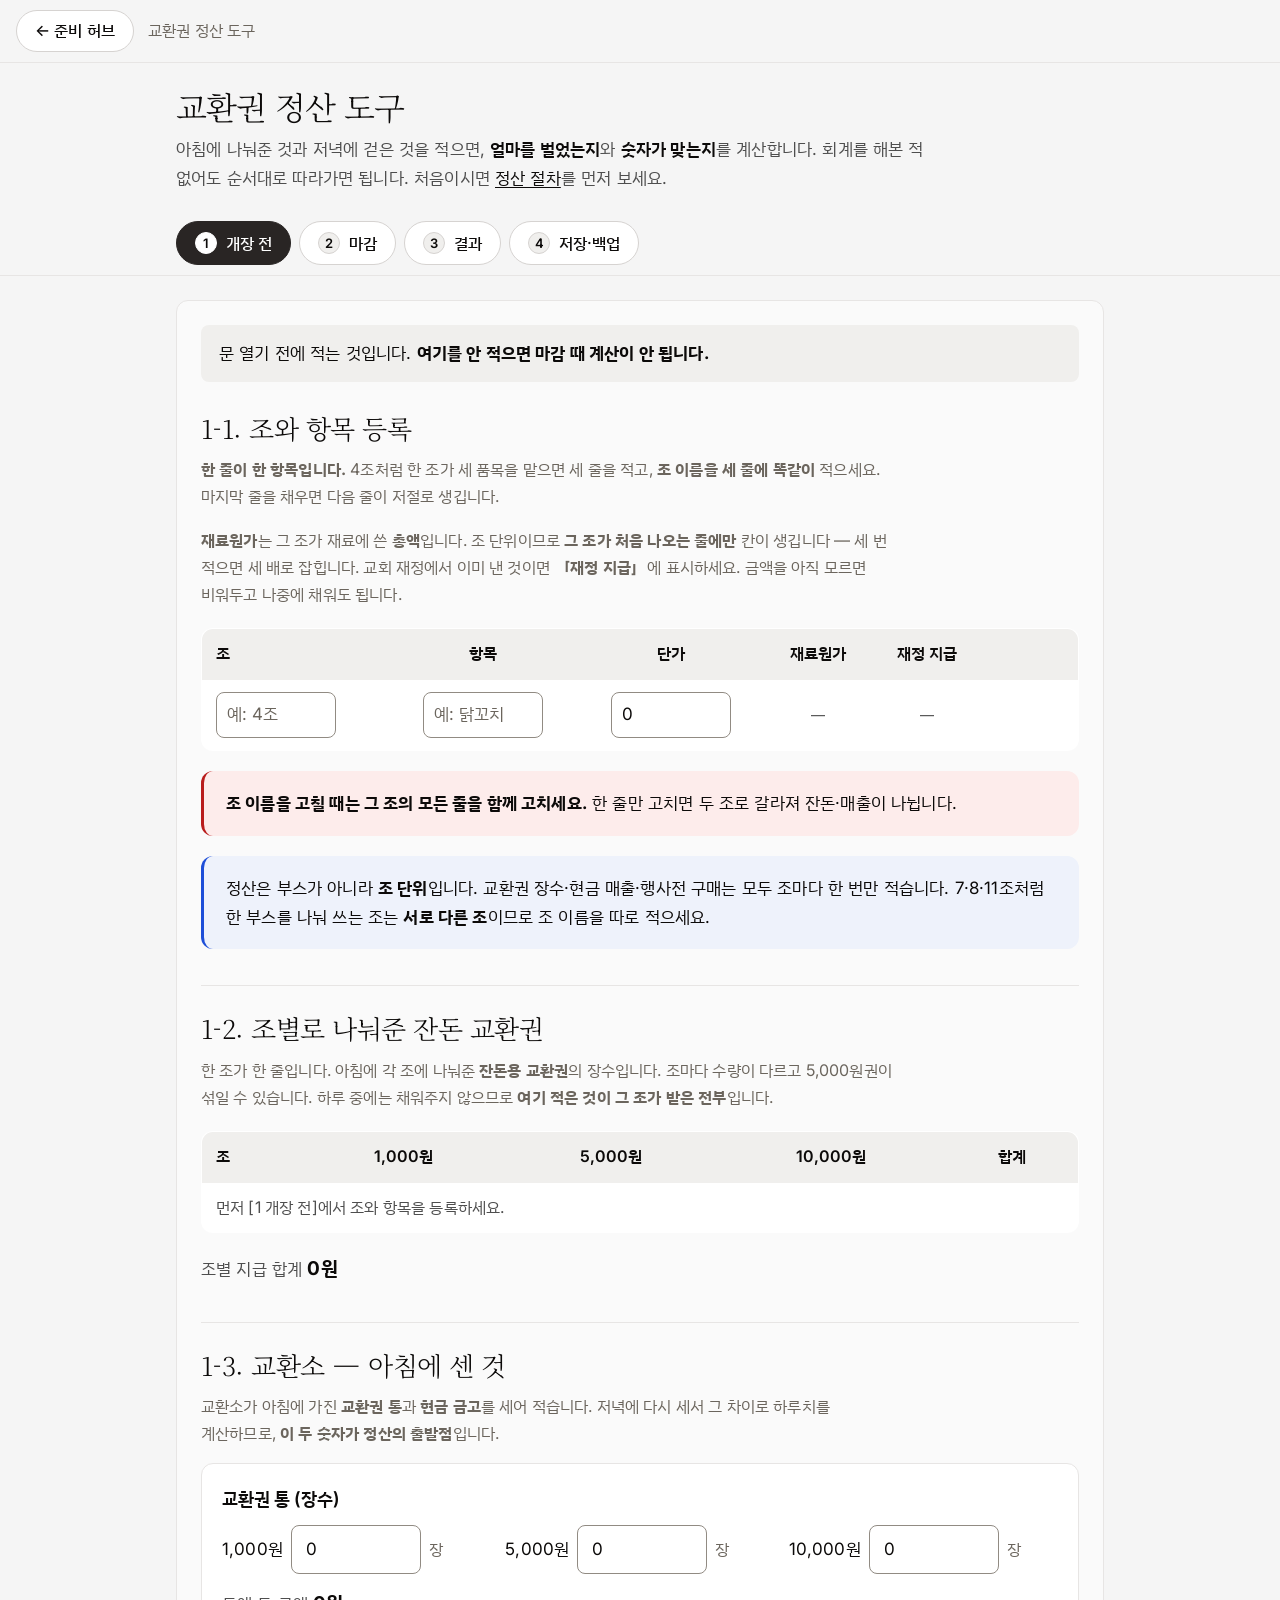
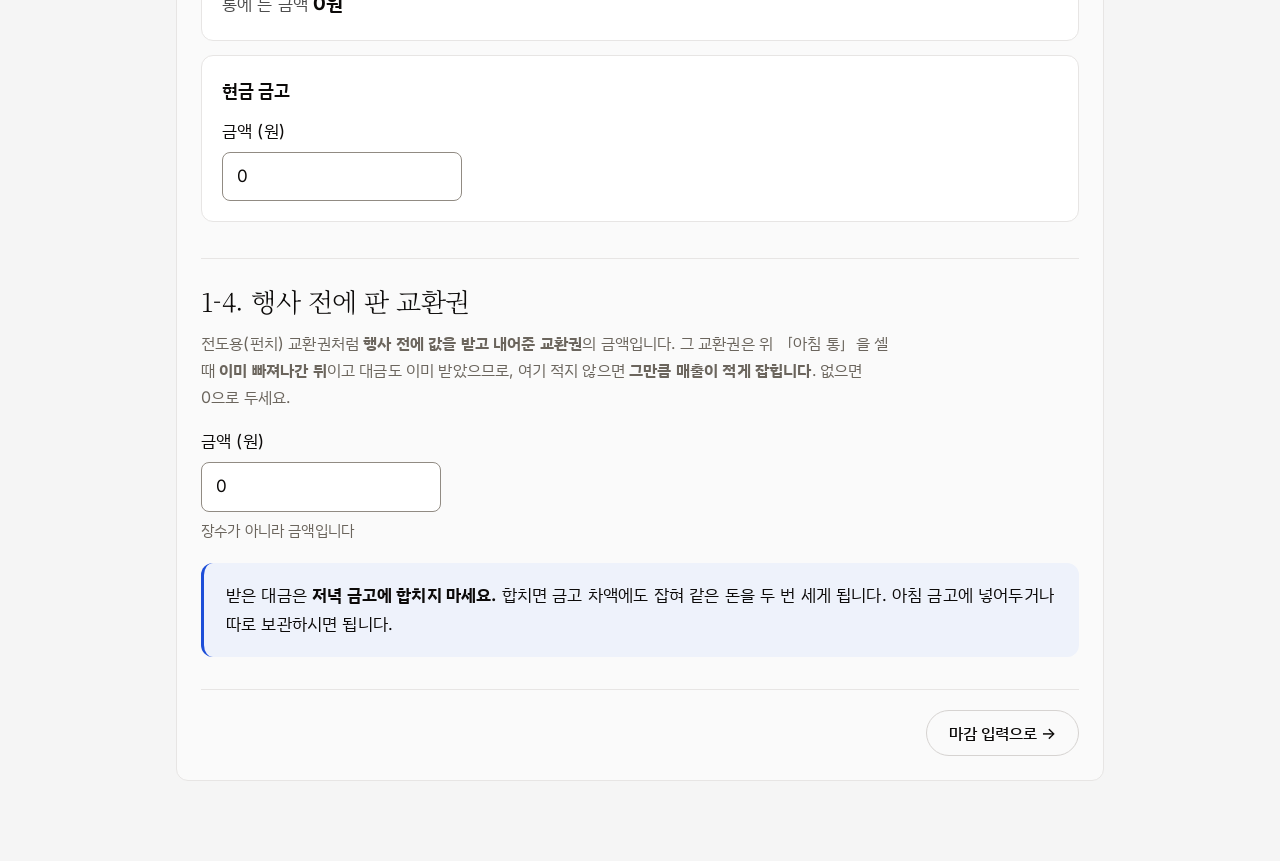
==== commit 8b520079: "Register a row per item, and keep the money per team Registration was one field, the team name, so a" ====
--- a/voucher-settlement/index.html
+++ b/voucher-settlement/index.html
@@ -37,21 +37,20 @@
 <section class="tab-panel active" id="panel-open">
   <p class="panel-lead">문 열기 전에 적는 것입니다. <strong>여기를 안 적으면 마감 때 계산이 안 됩니다.</strong></p>
 
-  <h2>1-1. 조 등록</h2>
-  <p class="hint">정산은 부스가 아니라 <strong>조 단위</strong>입니다. 7·8·11조처럼 한 부스를 나눠 쓰는 조도 각각 따로 등록하세요.</p>
-  <form id="booth-form" class="inline-form">
-    <input type="text" id="booth-name" placeholder="조 이름 (예: 1조 국수)" required>
-    <button type="submit">조 추가</button>
-  </form>
-  <div class="table-scroll">
-    <table class="data-table">
-      <thead><tr><th>조</th><th class="col-btn"></th></tr></thead>
-      <tbody id="booth-list"></tbody>
-    </table>
-  </div>
+  <h2>1-1. 조와 항목 등록</h2>
+  <p class="hint"><strong>한 줄이 한 항목입니다.</strong> 4조처럼 한 조가 세 품목을 맡으면 세 줄을 적고, <strong>조 이름을 세 줄에 똑같이</strong> 적으세요. 마지막 줄을 채우면 다음 줄이 저절로 생깁니다.</p>
+  <p class="hint"><strong>재료원가</strong>는 그 조가 재료에 쓴 <strong>총액</strong>입니다. 조 단위이므로 <strong>그 조가 처음 나오는 줄에만</strong> 칸이 생깁니다 — 세 번 적으면 세 배로 잡힙니다. 교회 재정에서 이미 낸 것이면 <strong>「재정 지급」</strong>에 표시하세요. 금액을 아직 모르면 비워두고 나중에 채워도 됩니다.</p>
+  <div class="table-scroll">
+    <table class="data-table" id="item-table">
+      <thead><tr><th>조</th><th>항목</th><th>단가</th><th>재료원가</th><th>재정 지급</th><th class="col-btn"></th></tr></thead>
+      <tbody id="item-body"></tbody>
+    </table>
+  </div>
+  <div class="banner banner-red"><strong>조 이름을 고칠 때는 그 조의 모든 줄을 함께 고치세요.</strong> 한 줄만 고치면 두 조로 갈라져 잔돈·매출이 나뉩니다.</div>
+  <div class="banner banner-blue">정산은 부스가 아니라 <strong>조 단위</strong>입니다. 교환권 장수·현금 매출·행사전 구매는 모두 조마다 한 번만 적습니다. 7·8·11조처럼 한 부스를 나눠 쓰는 조는 <strong>서로 다른 조</strong>이므로 조 이름을 따로 적으세요.</div>
 
   <h2>1-2. 조별로 나눠준 잔돈 교환권</h2>
-  <p class="hint">아침에 각 조에 나눠준 <strong>잔돈용 교환권</strong>의 장수입니다. 조마다 수량이 다르고 5,000원권이 섞일 수 있습니다. 하루 중에는 채워주지 않으므로 <strong>여기 적은 것이 그 조가 받은 전부</strong>입니다.</p>
+  <p class="hint">한 조가 한 줄입니다. 아침에 각 조에 나눠준 <strong>잔돈용 교환권</strong>의 장수입니다. 조마다 수량이 다르고 5,000원권이 섞일 수 있습니다. 하루 중에는 채워주지 않으므로 <strong>여기 적은 것이 그 조가 받은 전부</strong>입니다.</p>
   <div class="table-scroll">
     <table class="data-table" id="float-table">
       <thead><tr><th>조</th><th>1,000원</th><th>5,000원</th><th>10,000원</th><th>합계</th></tr></thead>
@@ -91,13 +90,13 @@
 <section class="tab-panel" id="panel-close">
   <p class="panel-lead">판매가 끝난 뒤 적는 것입니다.</p>
 
-  <h2>2-1. 조별로 걷은 것</h2>
-  <p class="hint">각 조가 마감에 제출한 <strong>교환권 장수</strong>와, 따로 세어 낸 <strong>현금 매출</strong>, 그리고 그 조가 쓴 <strong>재료비</strong>입니다. 교환권에는 아침에 받은 잔돈분도 섞여 있는데, 그건 아래 계산에서 자동으로 빠집니다.</p>
-  <p class="hint"><strong>재료비</strong>는 그 조가 물건을 마련하는 데 쓴 돈입니다 (장 본 값, 재료 구입비 등). 영수증이 늦게 들어오면 나중에 채워도 됩니다.</p>
-  <p class="hint"><strong>「재정 지급」에 표시</strong>하면 교회 재정에서 이미 낸 돈이라는 뜻입니다. <strong>표시하지 않은 것은 조원이 사비로 낸 것</strong>으로 보고, 마감 후 돌려드릴 금액으로 따로 합산합니다. 수익 계산에는 둘 다 똑같이 원가로 들어갑니다.</p>
+  <h2>2-1. 조별 정산</h2>
+  <p class="hint">한 조가 한 줄입니다. 마감에 제출한 <strong>교환권 장수</strong>, 따로 세어 낸 <strong>현금 매출</strong>, 그 조가 <strong>행사 전에 판 금액</strong>을 가로로 채우세요. 교환권에는 아침에 받은 잔돈분도 섞여 있는데, 그건 아래 계산에서 자동으로 빠집니다.</p>
+  <p class="hint"><strong>재료원가는 여기 없습니다</strong> — [1 개장 전]의 등록 표로 옮겼습니다. 장 보면서 미리 알 수 있는 값이기 때문입니다.</p>
+  <p class="hint"><strong>행사전 구매</strong>는 행사 전에 미리 판 몫입니다 (<a href="../doc.html?src=docs/행사전_구매.md">행사전 구매</a> 참고). 교환권을 거치지 않아 대사에는 잡히지 않지만, <strong>그 조의 매출</strong>이므로 여기 적습니다 — 2024년 결산서도 조별로 적었습니다.</p>
   <div class="table-scroll">
     <table class="data-table" id="final-table">
-      <thead><tr><th>조</th><th>1,000원</th><th>5,000원</th><th>10,000원</th><th>교환권 합계</th><th>현금 매출</th><th>재료비</th><th>재정 지급</th></tr></thead>
+      <thead><tr><th>조</th><th>1,000원</th><th>5,000원</th><th>10,000원</th><th>교환권 합계</th><th>현금 매출</th><th>행사전 구매</th></tr></thead>
       <tbody id="final-body"></tbody>
     </table>
   </div>
@@ -122,15 +121,15 @@
     </div>
   </div>
 
-  <h2>2-3. 행사전 구매 매출</h2>
-  <p class="hint">행사 전에 미리 판 몫입니다. 교환권을 거치지 않으므로 대사에는 잡히지 않고 <strong>최종 수익금에만 더해집니다</strong>.</p>
+  <h2>2-3. 조 구분 없는 행사전 구매</h2>
+  <p class="hint"><strong>먼저 2-1의 조별 칸을 쓰세요.</strong> 여기는 <strong>어느 조에도 넣을 수 없는</strong> 행사전 구매만 적는 자리입니다. 없으면 0으로 두세요.</p>
   <label class="field-inline">금액 (원)
     <input type="number" id="presale" min="0" step="1" inputmode="numeric">
   </label>
 
   <h2>2-4. 공통 비용</h2>
   <p class="hint">특정 조에 붙지 않는 지출입니다 — <strong>교환권 인쇄비</strong>, 천막·비품 대여료, 공통 자재비 같은 것. 항목 이름과 금액을 적으면 다음 칸이 저절로 생깁니다.</p>
-  <p class="hint">여기도 <strong>「재정 지급」</strong> 표시가 있습니다. 표시하지 않은 것은 누군가 먼저 내주신 돈으로 보고 돌려드릴 금액에 넣습니다.</p>
+  <p class="hint">여기도 <strong>「재정 지급」</strong> 표시가 있습니다. <strong>표시하지 않은 것은 누군가 사비로 먼저 낸 것</strong>으로 보고 「마감 후 돌려드릴 돈」에 넣습니다. 수익 계산에는 둘 다 똑같이 원가로 들어갑니다.</p>
   <div id="common-costs"></div>
   <p class="row-total-line">공통 비용 합계 <strong id="common-sum">0원</strong></p>
 
@@ -168,12 +167,12 @@
   </div>
 
   <h2>조별 매출</h2>
-  <p class="hint">교환권 매출 = 제출한 교환권 − 아침에 받은 잔돈. 여기에 현금 매출을 더한 것이 그 조가 실제로 판 금액입니다.</p>
+  <p class="hint">교환권 매출 = 제출한 교환권 − 아침에 받은 잔돈. 여기에 <strong>현금 매출과 행사전 구매</strong>를 더한 것이 그 조가 실제로 판 금액입니다.</p>
   <div class="table-scroll">
     <table class="data-table">
-      <thead><tr><th>조</th><th>받은 잔돈</th><th>제출 교환권</th><th>교환권 매출</th><th>현금 매출</th><th>매출 합계</th><th>재료비</th><th>재정 지급</th></tr></thead>
+      <thead><tr><th>조</th><th>받은 잔돈</th><th>제출 교환권</th><th>교환권 매출</th><th>현금 매출</th><th>행사전 구매</th><th>매출 합계</th><th>재료원가</th><th>재정 지급</th></tr></thead>
       <tbody id="report-booth-body"></tbody>
-      <tfoot><tr><th>합계</th><th id="rb-float">0원</th><th id="rb-final">0원</th><th id="rb-voucher">0원</th><th id="rb-cash">0원</th><th id="rb-total">0원</th><th id="rb-cost">0원</th><th></th></tr></tfoot>
+      <tfoot><tr><th>합계</th><th id="rb-float">0원</th><th id="rb-final">0원</th><th id="rb-voucher">0원</th><th id="rb-cash">0원</th><th id="rb-presale">0원</th><th id="rb-total">0원</th><th id="rb-cost">0원</th><th></th></tr></tfoot>
     </table>
   </div>
 
@@ -196,7 +195,8 @@
       <tbody>
         <tr><th>교환소가 받은 돈</th><td id="r-final-desk">0원</td></tr>
         <tr><th>+ 조별 현금 매출 합계</th><td id="r-final-cash">0원</td></tr>
-        <tr><th>+ 행사전 구매 매출</th><td id="r-final-presale">0원</td></tr>
+        <tr><th>+ 조별 행사전 구매 합계</th><td id="r-final-presale-booth">0원</td></tr>
+        <tr><th>+ 조 구분 없는 행사전 구매</th><td id="r-final-presale-other">0원</td></tr>
         <tr class="row-sum"><th>= 매출 합계</th><td id="r-revenue">0원</td></tr>
         <tr><th>조별 재료비 합계</th><td id="r-cost-booth">0원</td></tr>
         <tr><th>+ 공통 비용 합계</th><td id="r-cost-common">0원</td></tr>
@@ -231,7 +231,18 @@
 <section class="tab-panel" id="panel-data">
 
   <h2>구글 시트에 보내기</h2>
-  <p class="hint">입력한 내용을 교회 구글 시트의 <strong>「정산」 탭</strong>에 올립니다. 이 도구는 값을 이 브라우저에만 담아두기 때문에, 시트에 올려두어야 다른 사람도 보고 다음 해에도 남습니다.</p>
+  <p class="hint">입력한 내용을 교회 구글 시트에 올립니다. 이 도구는 값을 이 브라우저에만 담아두기 때문에, 시트에 올려두어야 다른 사람도 보고 다음 해에도 남습니다.</p>
+  <div class="table-scroll">
+    <table class="data-table">
+      <thead><tr><th>시트 탭</th><th>무엇이 들어가나</th></tr></thead>
+      <tbody>
+        <tr><td>정산</td><td>결과를 찍어 둔 표. 보고·보관용입니다</td></tr>
+        <tr><td>정산_계산</td><td><strong>시트 함수가 들어 있는 계산기.</strong> 노란 칸에 값을 넣으면 시트 안에서 다시 계산됩니다</td></tr>
+        <tr><td>정산_원본</td><td>이 화면으로 다시 불러오기 위한 기록. 지우지 마세요</td></tr>
+      </tbody>
+    </table>
+  </div>
+  <div class="banner banner-blue"><strong>이 도구를 못 쓰게 되어도 「정산_계산」 탭 하나면 정산할 수 있습니다.</strong> 이 화면의 계산식을 그대로 시트 함수로 옮겨 두었습니다. 다만 거기에 직접 입력하실 거면 <strong>탭을 복사해서</strong> 쓰세요 — 여기서 보내면 그 탭도 새로 만들어집니다.</div>
 
   <div class="card" id="sheet-box">
     <div class="field-row">
@@ -245,7 +256,7 @@
       <button type="button" id="btn-sheet-load" class="btn-secondary">시트에서 불러오기</button>
     </div>
     <p class="status" id="sheet-msg"></p>
-    <p class="hint">보내면 시트의 「정산」 탭이 <strong>지금 내용으로 덮어써집니다.</strong> 불러오면 반대로 이 화면이 시트 내용으로 덮어써집니다.</p>
+    <p class="hint">보내면 위 <strong>세 탭이 모두 지금 내용으로 덮어써집니다.</strong> 불러오면 반대로 이 화면이 시트 내용으로 덮어써집니다.</p>
   </div>
 
   <h2>파일로 백업</h2>
--- a/voucher-settlement/style.css
+++ b/voucher-settlement/style.css
@@ -102,6 +102,21 @@
   color: var(--color-ink);
   font-weight: 700;
   border-top: 2px solid var(--color-hairline-strong);
+}
+
+/* 조 칸 아래에 그 조가 파는 것을 작게 붙인다. 숫자만 보고 어느 조인지 헷갈리지 않게. */
+.row-sub {
+  display: block;
+  margin-top: 3px;
+  font-size: 14px;
+  font-weight: 400;
+  color: var(--color-mute);
+}
+
+/* 조 단위 값은 그 조 첫 줄에만 받는다. 나머지 줄은 빈칸이 아니라 이유를 적는다. */
+.span-note {
+  font-size: 14px;
+  color: var(--color-mute);
 }
 
 .remove-btn {
@@ -297,4 +312,5 @@
   }
   .cost-row .remove-btn { justify-self: start; }
   .cost-row .check-cell { justify-self: start; padding-left: 0; }
-}
+  .row-sub, .span-note { font-size: 13px; }
+}
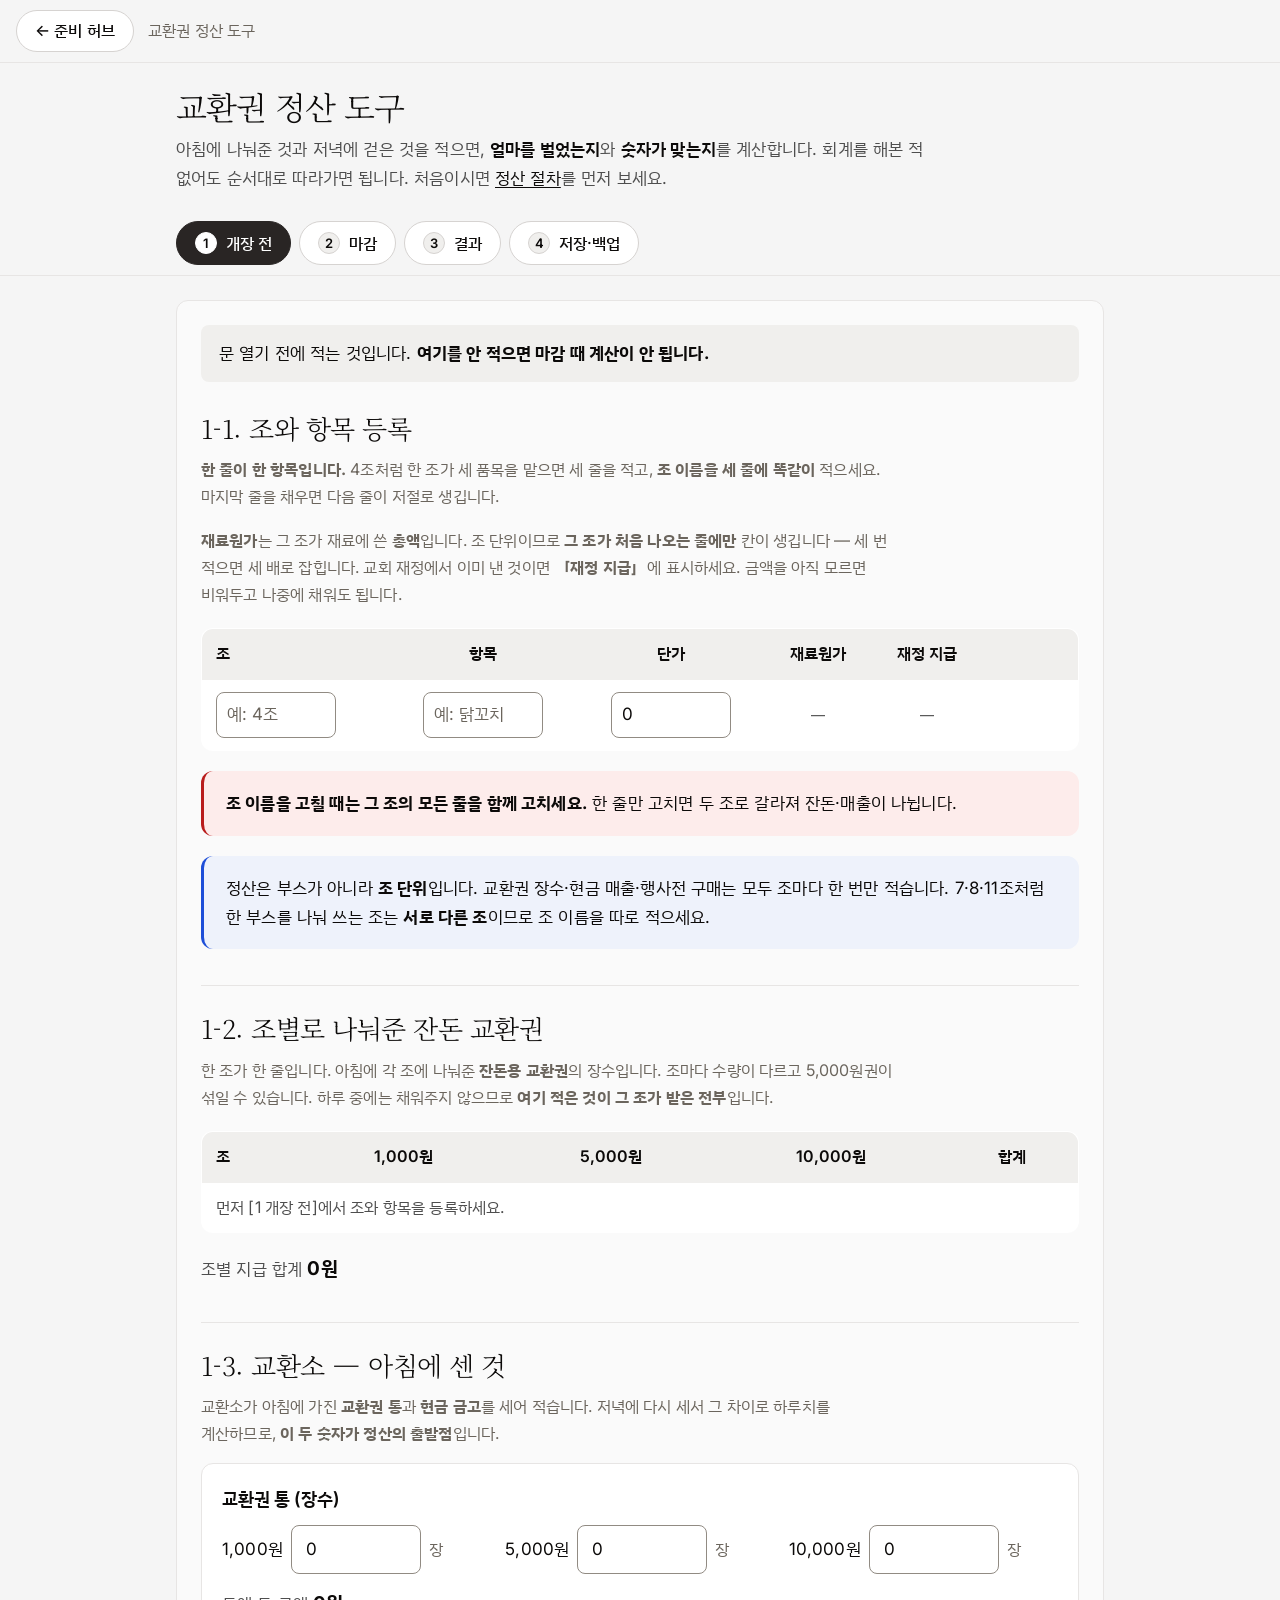
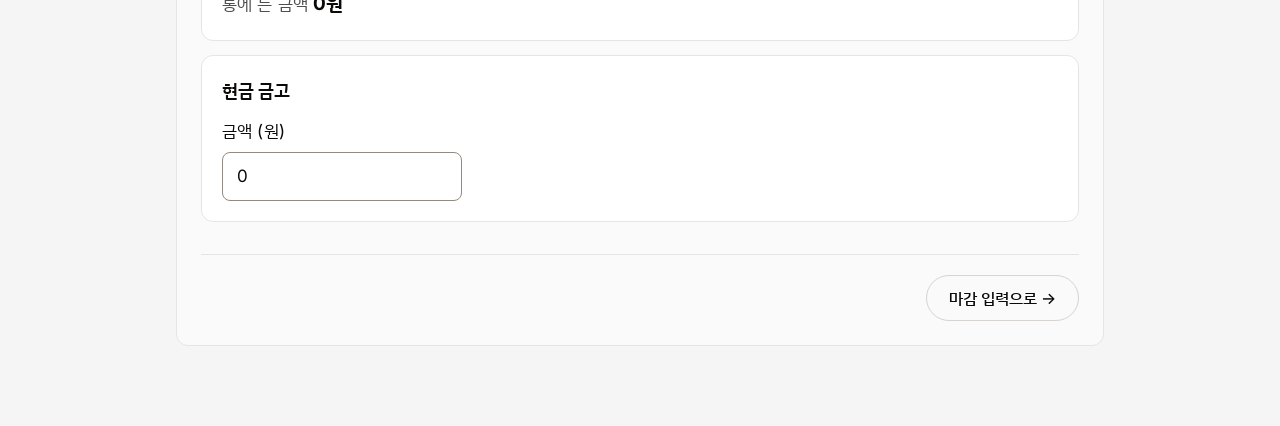
==== commit 5aedee05: "Collect the income that belongs to no team, and say which of it was vouchers 마감 gains a 공통 수입 list b" ====
--- a/voucher-settlement/index.html
+++ b/voucher-settlement/index.html
@@ -73,14 +73,6 @@
     </label>
   </div>
 
-  <h2>1-4. 행사 전에 판 교환권</h2>
-  <p class="hint">전도용(펀치) 교환권처럼 <strong>행사 전에 값을 받고 내어준 교환권</strong>의 금액입니다. 그 교환권은 위 「아침 통」을 셀 때 <strong>이미 빠져나간 뒤</strong>이고 대금도 이미 받았으므로, 여기 적지 않으면 <strong>그만큼 매출이 적게 잡힙니다</strong>. 없으면 0으로 두세요.</p>
-  <label class="field-inline">금액 (원)
-    <input type="number" id="presale-voucher" min="0" step="1" inputmode="numeric">
-    <span class="field-help">장수가 아니라 금액입니다</span>
-  </label>
-  <div class="banner banner-blue">받은 대금은 <strong>저녁 금고에 합치지 마세요.</strong> 합치면 금고 차액에도 잡혀 같은 돈을 두 번 세게 됩니다. 아침 금고에 넣어두거나 따로 보관하시면 됩니다.</div>
-
   <div class="panel-foot">
     <button type="button" class="btn-secondary" data-goto="close">마감 입력으로 &rarr;</button>
   </div>
@@ -121,11 +113,12 @@
     </div>
   </div>
 
-  <h2>2-3. 조 구분 없는 행사전 구매</h2>
-  <p class="hint"><strong>먼저 2-1의 조별 칸을 쓰세요.</strong> 여기는 <strong>어느 조에도 넣을 수 없는</strong> 행사전 구매만 적는 자리입니다. 없으면 0으로 두세요.</p>
-  <label class="field-inline">금액 (원)
-    <input type="number" id="presale" min="0" step="1" inputmode="numeric">
-  </label>
+  <h2>2-3. 공통 수입</h2>
+  <p class="hint"><strong>어느 조에도 붙지 않는 수입</strong>입니다 — 목장쿠폰, 선판매쿠폰, 헌옷 수거 매출, 그 밖의 것. 항목 이름과 금액을 적으면 다음 칸이 저절로 생깁니다. <strong>조에 붙는 매출은 2-1에 적으세요.</strong></p>
+  <p class="hint"><strong>「교환권 판매」에 표시</strong>하면 <strong>교환권을 팔고 받은 돈</strong>이라는 뜻입니다. 목장쿠폰·선판매쿠폰·전도용 교환권이 여기 해당하며, 그 교환권은 <strong>아침에 통을 셀 때 이미 빠져나간 뒤</strong>라 대사 양쪽에 함께 더해야 숫자가 맞습니다. 헌옷 수거처럼 교환권을 거치지 않은 수입은 표시하지 마세요.</p>
+  <div id="common-incomes"></div>
+  <p class="row-total-line">공통 수입 합계 <strong id="income-sum">0원</strong></p>
+  <div class="banner banner-blue">「교환권 판매」로 받은 대금은 <strong>저녁 금고에 합치지 마세요.</strong> 합치면 금고 차액에도 잡혀 같은 돈을 두 번 세게 됩니다. 아침 금고에 넣어두거나 따로 보관하시면 됩니다.</div>
 
   <h2>2-4. 공통 비용</h2>
   <p class="hint">특정 조에 붙지 않는 지출입니다 — <strong>교환권 인쇄비</strong>, 천막·비품 대여료, 공통 자재비 같은 것. 항목 이름과 금액을 적으면 다음 칸이 저절로 생깁니다.</p>
@@ -155,11 +148,11 @@
         <tr><th>아침 통</th><td id="r-open-tin">0원</td></tr>
         <tr><th>− 저녁 통</th><td id="r-close-tin">0원</td></tr>
         <tr><th>− 조별 지급 합계</th><td id="r-float">0원</td></tr>
-        <tr><th>+ 행사 전에 판 교환권</th><td id="r-pv1">0원</td></tr>
+        <tr><th>+ 교환권으로 판 공통 수입</th><td id="r-pv1">0원</td></tr>
         <tr class="row-sum"><th>= 손님에게 팔려 나간 교환권</th><td id="r-sold">0원</td></tr>
         <tr><th>저녁 금고 − 아침 금고</th><td id="r-cash-delta">0원</td></tr>
         <tr><th>+ 계좌이체</th><td id="r-transfer">0원</td></tr>
-        <tr><th>+ 행사 전에 판 교환권 대금</th><td id="r-pv2">0원</td></tr>
+        <tr><th>+ 그 대금</th><td id="r-pv2">0원</td></tr>
         <tr class="row-sum"><th>= 그 값으로 받은 돈</th><td id="r-received">0원</td></tr>
         <tr class="row-diff"><th>차이</th><td id="r-diff">0원</td></tr>
       </tbody>
@@ -196,7 +189,7 @@
         <tr><th>교환소가 받은 돈</th><td id="r-final-desk">0원</td></tr>
         <tr><th>+ 조별 현금 매출 합계</th><td id="r-final-cash">0원</td></tr>
         <tr><th>+ 조별 행사전 구매 합계</th><td id="r-final-presale-booth">0원</td></tr>
-        <tr><th>+ 조 구분 없는 행사전 구매</th><td id="r-final-presale-other">0원</td></tr>
+        <tr><th>+ 공통 수입 (교환권 판매 제외)</th><td id="r-final-income">0원</td></tr>
         <tr class="row-sum"><th>= 매출 합계</th><td id="r-revenue">0원</td></tr>
         <tr><th>조별 재료비 합계</th><td id="r-cost-booth">0원</td></tr>
         <tr><th>+ 공통 비용 합계</th><td id="r-cost-common">0원</td></tr>
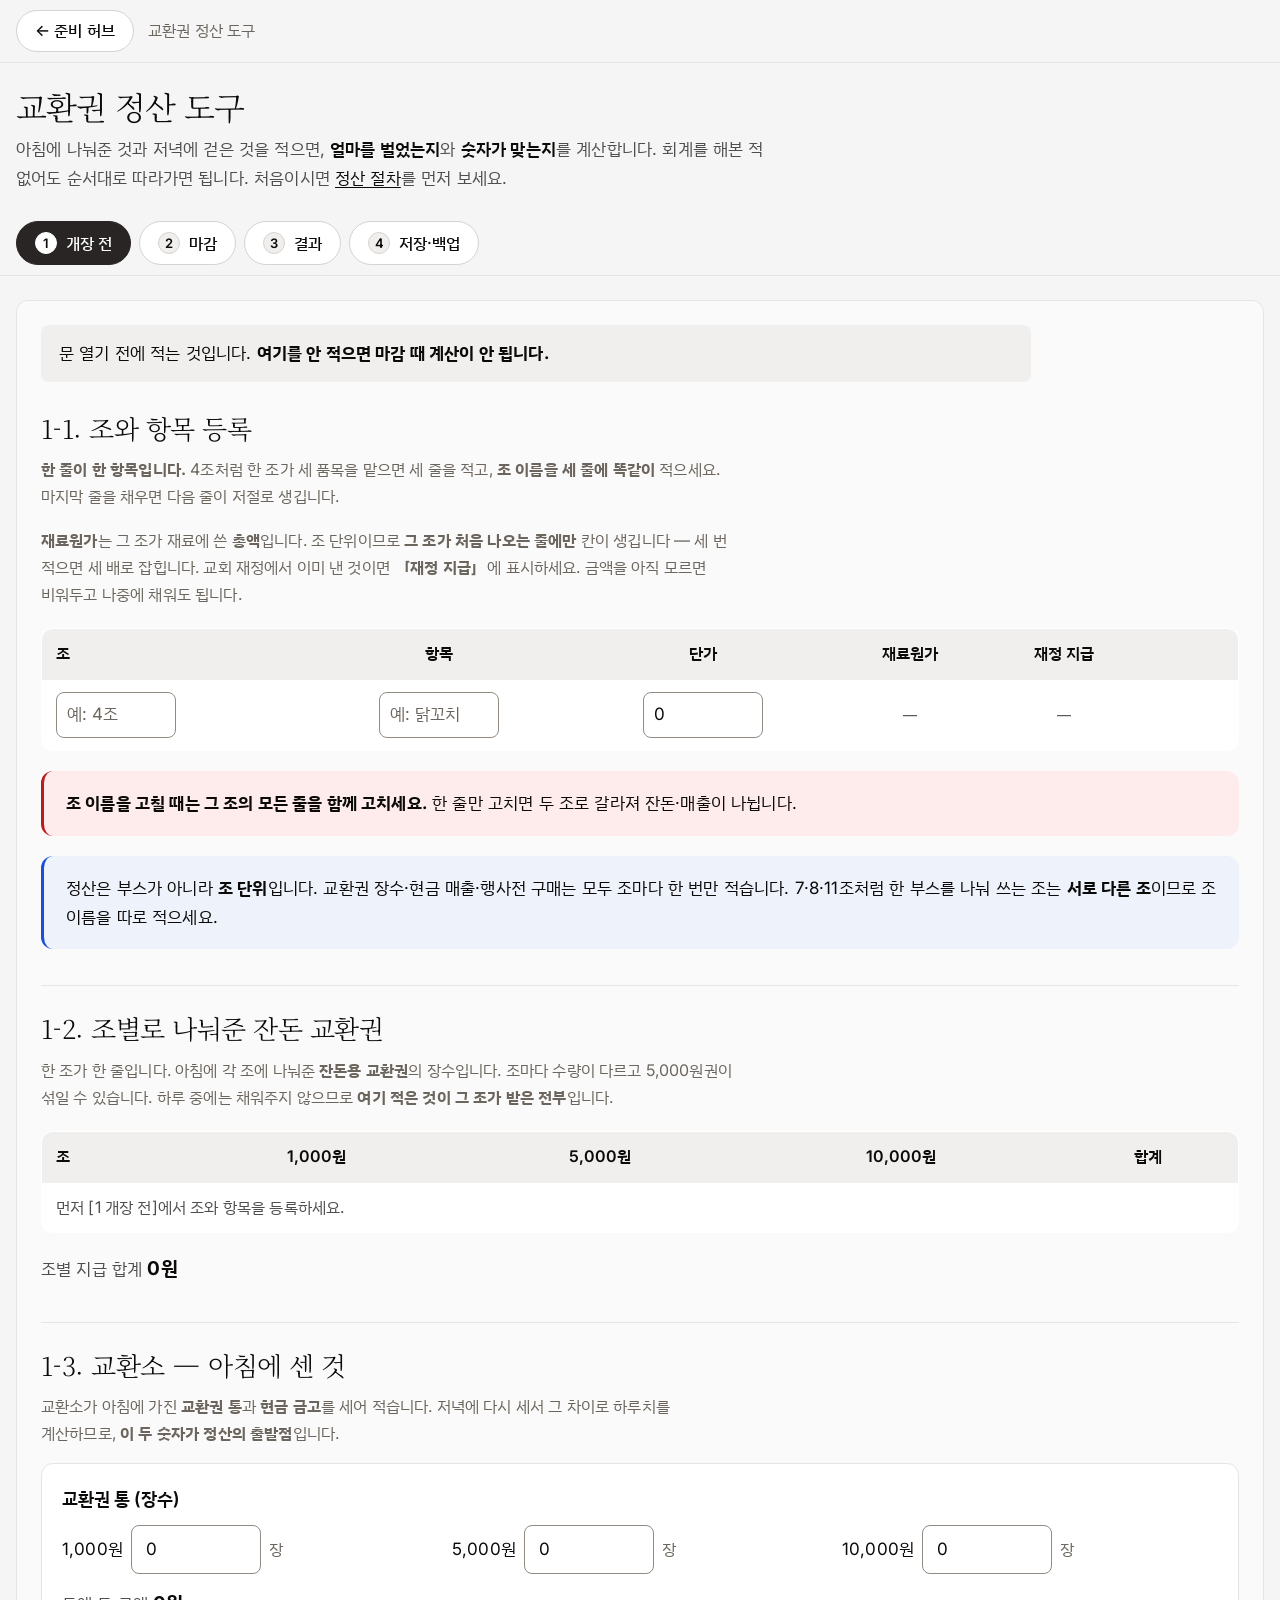
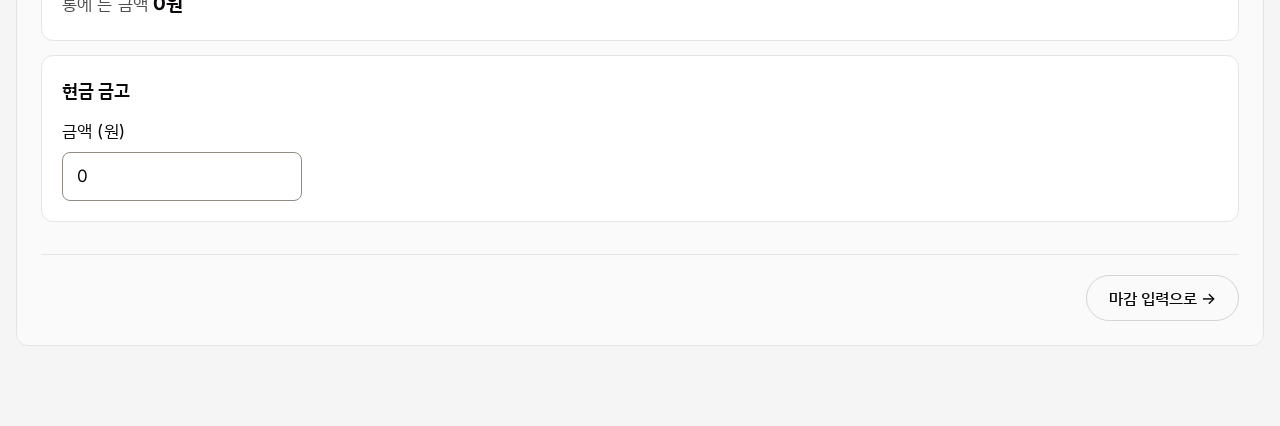
==== commit cedfa8fc: "Widen the tool to the screen it is used on, and add the report it produces 960px left the nine-colum" ====
--- a/voucher-settlement/index.html
+++ b/voucher-settlement/index.html
@@ -11,6 +11,7 @@
 <link rel="stylesheet" href="style.css">
 <script src="../assets/shared.js"></script>
 <script src="../assets/config.js"></script>
+<script src="settle.js"></script>
 </head>
 <body>
 
@@ -80,12 +81,11 @@
 
 <!-- ================= 2. 마감 ================= -->
 <section class="tab-panel" id="panel-close">
-  <p class="panel-lead">판매가 끝난 뒤 적는 것입니다.</p>
+  <p class="panel-lead"><strong>판매가 끝난 뒤 적습니다.</strong> 순서가 있습니다 — ① 교환소 <strong>저녁 금고를 먼저</strong> 세고 → ② 조별 제출을 받아 적고 → ③ 공통 수입·비용을 적습니다.</p>
 
   <h2>2-1. 조별 정산</h2>
-  <p class="hint">한 조가 한 줄입니다. 마감에 제출한 <strong>교환권 장수</strong>, 따로 세어 낸 <strong>현금 매출</strong>, 그 조가 <strong>행사 전에 판 금액</strong>을 가로로 채우세요. 교환권에는 아침에 받은 잔돈분도 섞여 있는데, 그건 아래 계산에서 자동으로 빠집니다.</p>
-  <p class="hint"><strong>재료원가는 여기 없습니다</strong> — [1 개장 전]의 등록 표로 옮겼습니다. 장 보면서 미리 알 수 있는 값이기 때문입니다.</p>
-  <p class="hint"><strong>행사전 구매</strong>는 행사 전에 미리 판 몫입니다 (<a href="../doc.html?src=docs/행사전_구매.md">행사전 구매</a> 참고). 교환권을 거치지 않아 대사에는 잡히지 않지만, <strong>그 조의 매출</strong>이므로 여기 적습니다 — 2024년 결산서도 조별로 적었습니다.</p>
+  <p class="hint"><strong>한 조가 한 줄입니다.</strong> 제출한 교환권 장수 · 따로 센 현금 매출 · 그 조가 행사 전에 판 금액을 가로로 채우세요. 아침에 받은 잔돈분은 계산에서 자동으로 빠집니다.</p>
+  <p class="hint"><strong>행사전 구매</strong>는 행사 전에 미리 판 몫입니다 (<a href="../doc.html?src=docs/행사전_구매.md">행사전 구매</a> 참고). 교환권을 안 거쳐 대사에는 안 잡히지만 <strong>그 조의 매출</strong>입니다. <strong>재료원가는 [1 개장 전]</strong>의 등록 표에 있습니다.</p>
   <div class="table-scroll">
     <table class="data-table" id="final-table">
       <thead><tr><th>조</th><th>1,000원</th><th>5,000원</th><th>10,000원</th><th>교환권 합계</th><th>현금 매출</th><th>행사전 구매</th></tr></thead>
@@ -114,15 +114,15 @@
   </div>
 
   <h2>2-3. 공통 수입</h2>
-  <p class="hint"><strong>어느 조에도 붙지 않는 수입</strong>입니다 — 목장쿠폰, 선판매쿠폰, 헌옷 수거 매출, 그 밖의 것. 항목 이름과 금액을 적으면 다음 칸이 저절로 생깁니다. <strong>조에 붙는 매출은 2-1에 적으세요.</strong></p>
-  <p class="hint"><strong>「교환권 판매」에 표시</strong>하면 <strong>교환권을 팔고 받은 돈</strong>이라는 뜻입니다. 목장쿠폰·선판매쿠폰·전도용 교환권이 여기 해당하며, 그 교환권은 <strong>아침에 통을 셀 때 이미 빠져나간 뒤</strong>라 대사 양쪽에 함께 더해야 숫자가 맞습니다. 헌옷 수거처럼 교환권을 거치지 않은 수입은 표시하지 마세요.</p>
+  <p class="hint"><strong>어느 조에도 붙지 않는 수입</strong>입니다 — 목장쿠폰, 선판매쿠폰, 헌옷 수거 매출 등. 마지막 줄을 채우면 다음 줄이 생깁니다. <strong>조에 붙는 매출은 2-1에</strong> 적으세요.</p>
+  <p class="hint"><strong>「교환권 판매」</strong>는 교환권을 팔고 받은 돈이라는 뜻입니다(목장쿠폰·선판매쿠폰·전도용). 그 교환권은 아침에 통을 셀 때 이미 빠져나간 뒤라 <strong>대사 양쪽에 함께</strong> 더해야 맞습니다. 헌옷 수거처럼 교환권을 안 거친 수입은 표시하지 마세요.</p>
   <div id="common-incomes"></div>
   <p class="row-total-line">공통 수입 합계 <strong id="income-sum">0원</strong></p>
   <div class="banner banner-blue">「교환권 판매」로 받은 대금은 <strong>저녁 금고에 합치지 마세요.</strong> 합치면 금고 차액에도 잡혀 같은 돈을 두 번 세게 됩니다. 아침 금고에 넣어두거나 따로 보관하시면 됩니다.</div>
 
   <h2>2-4. 공통 비용</h2>
-  <p class="hint">특정 조에 붙지 않는 지출입니다 — <strong>교환권 인쇄비</strong>, 천막·비품 대여료, 공통 자재비 같은 것. 항목 이름과 금액을 적으면 다음 칸이 저절로 생깁니다.</p>
-  <p class="hint">여기도 <strong>「재정 지급」</strong> 표시가 있습니다. <strong>표시하지 않은 것은 누군가 사비로 먼저 낸 것</strong>으로 보고 「마감 후 돌려드릴 돈」에 넣습니다. 수익 계산에는 둘 다 똑같이 원가로 들어갑니다.</p>
+  <p class="hint"><strong>어느 조에도 붙지 않는 지출</strong>입니다 — 교환권 인쇄비, 천막·비품 대여료 같은 것. 마지막 줄을 채우면 다음 줄이 생깁니다.</p>
+  <p class="hint"><strong>「재정 지급」을 표시하지 않은 것</strong>은 누군가 사비로 먼저 낸 것으로 보고 「마감 후 돌려드릴 돈」에 넣습니다. 수익 계산에는 둘 다 똑같이 원가입니다.</p>
   <div id="common-costs"></div>
   <p class="row-total-line">공통 비용 합계 <strong id="common-sum">0원</strong></p>
 
@@ -134,27 +134,56 @@
 <!-- ================= 3. 결과 ================= -->
 <section class="tab-panel" id="panel-report">
 
-  <div class="verdict" id="verdict">
-    <p class="verdict-label">교환소 대사</p>
-    <p class="verdict-value" id="verdict-value">—</p>
-    <p class="verdict-note" id="verdict-note"></p>
+  <div class="summary-row">
+    <div class="summary-card" id="verdict">
+      <p class="summary-label">교환소 대사</p>
+      <p class="summary-value" id="verdict-value">—</p>
+      <p class="summary-note" id="verdict-note"></p>
+    </div>
+    <div class="summary-card">
+      <p class="summary-label">매출 합계</p>
+      <p class="summary-value" id="sum-revenue">0원</p>
+      <p class="summary-note">들어온 돈 전부</p>
+    </div>
+    <div class="summary-card strong">
+      <p class="summary-label">최종 수익금</p>
+      <p class="summary-value" id="sum-final">0원</p>
+      <p class="summary-note">매출에서 원가를 뺀 것</p>
+    </div>
   </div>
 
   <h2>나간 교환권과 받은 돈</h2>
-  <p class="hint">교환권은 돈을 받아야만 나갑니다. 그래서 이 두 값은 <strong>같아야</strong> 합니다.</p>
+  <p class="hint">교환권은 돈을 받아야만 나갑니다. 그래서 <strong>왼쪽과 오른쪽이 같아야</strong> 합니다.</p>
+  <div class="balance-pair">
+    <div class="balance-side">
+      <h3>나간 교환권</h3>
+      <table class="data-table balance">
+        <tbody>
+          <tr><th>아침 통</th><td id="r-open-tin">0원</td></tr>
+          <tr><th>− 저녁 통</th><td id="r-close-tin">0원</td></tr>
+          <tr><th>− 조별 지급 합계</th><td id="r-float">0원</td></tr>
+          <tr><th>+ 교환권으로 판 공통 수입</th><td id="r-pv1">0원</td></tr>
+          <tr class="row-sum"><th>= 손님에게 팔려 나간 것</th><td id="r-sold">0원</td></tr>
+        </tbody>
+      </table>
+    </div>
+    <div class="balance-eq" aria-hidden="true">=</div>
+    <div class="balance-side">
+      <h3>받은 돈</h3>
+      <table class="data-table balance">
+        <tbody>
+          <tr><th>저녁 금고 − 아침 금고</th><td id="r-cash-delta">0원</td></tr>
+          <tr><th>+ 계좌이체</th><td id="r-transfer">0원</td></tr>
+          <tr><th>+ 교환권으로 판 공통 수입의 대금</th><td id="r-pv2">0원</td></tr>
+          <tr class="row-sum"><th>= 그 값으로 받은 돈</th><td id="r-received">0원</td></tr>
+        </tbody>
+      </table>
+    </div>
+  </div>
   <div class="table-scroll">
     <table class="data-table balance">
       <tbody>
-        <tr><th>아침 통</th><td id="r-open-tin">0원</td></tr>
-        <tr><th>− 저녁 통</th><td id="r-close-tin">0원</td></tr>
-        <tr><th>− 조별 지급 합계</th><td id="r-float">0원</td></tr>
-        <tr><th>+ 교환권으로 판 공통 수입</th><td id="r-pv1">0원</td></tr>
-        <tr class="row-sum"><th>= 손님에게 팔려 나간 교환권</th><td id="r-sold">0원</td></tr>
-        <tr><th>저녁 금고 − 아침 금고</th><td id="r-cash-delta">0원</td></tr>
-        <tr><th>+ 계좌이체</th><td id="r-transfer">0원</td></tr>
-        <tr><th>+ 그 대금</th><td id="r-pv2">0원</td></tr>
-        <tr class="row-sum"><th>= 그 값으로 받은 돈</th><td id="r-received">0원</td></tr>
-        <tr class="row-diff"><th>차이</th><td id="r-diff">0원</td></tr>
+        <tr class="row-diff"><th>차이 (0이어야 합니다)</th><td id="r-diff">0원</td></tr>
       </tbody>
     </table>
   </div>
@@ -162,7 +191,7 @@
   <h2>조별 매출</h2>
   <p class="hint">교환권 매출 = 제출한 교환권 − 아침에 받은 잔돈. 여기에 <strong>현금 매출과 행사전 구매</strong>를 더한 것이 그 조가 실제로 판 금액입니다.</p>
   <div class="table-scroll">
-    <table class="data-table">
+    <table class="data-table" id="report-booth-table">
       <thead><tr><th>조</th><th>받은 잔돈</th><th>제출 교환권</th><th>교환권 매출</th><th>현금 매출</th><th>행사전 구매</th><th>매출 합계</th><th>재료원가</th><th>재정 지급</th></tr></thead>
       <tbody id="report-booth-body"></tbody>
       <tfoot><tr><th>합계</th><th id="rb-float">0원</th><th id="rb-final">0원</th><th id="rb-voucher">0원</th><th id="rb-cash">0원</th><th id="rb-presale">0원</th><th id="rb-total">0원</th><th id="rb-cost">0원</th><th></th></tr></tfoot>
@@ -181,8 +210,8 @@
   </div>
   <p class="hint" id="unused-note"></p>
 
-  <h2>최종 수익금</h2>
-  <p class="hint"><strong>들어온 돈(매출)에서 쓴 돈(원가)을 빼면</strong> 교회에 남는 돈이 나옵니다. 2024년 결산서와 같은 방식입니다 (<a href="../doc.html?src=docs/과거_실적.md">과거 실적</a> 참고).</p>
+  <h2>최종 수익금은 어떻게 나왔나</h2>
+  <p class="hint">맨 위 <strong>최종 수익금</strong>이 나온 과정입니다. <strong>들어온 돈(매출)에서 쓴 돈(원가)을 뺀 것</strong>으로, 2024년 결산서와 같은 방식입니다 (<a href="../doc.html?src=docs/과거_실적.md">과거 실적</a> 참고).</p>
   <div class="table-scroll">
     <table class="data-table balance">
       <tbody>
@@ -217,6 +246,9 @@
   </div>
   <div class="banner banner-red">이 돈을 <strong>교환소 금고에서 꺼내지 마세요.</strong> 금고에서 나가면 저녁 금고가 그만큼 줄어 대사가 틀어집니다. 따로 마련한 돈으로 지급하세요.</div>
 
+  <div class="panel-foot">
+    <a class="btn-secondary" href="report.html">결산 보고서 만들기 &rarr;</a>
+  </div>
   <div class="banner banner-blue">조들이 모아 온 교환권 총액은 <strong>매출에 더하지 않습니다.</strong> 그 돈은 이미 교환소에서 받아 맨 윗줄에 들어 있습니다 — 더하면 같은 돈을 두 번 세는 것입니다.</div>
 </section>
 
--- a/voucher-settlement/style.css
+++ b/voucher-settlement/style.css
@@ -1,6 +1,9 @@
 /* 정산 도구 전용. 색·글꼴·버튼·표·입력칸은 ../assets/tokens.css 에 있다.
-   본문 폭은 한 곳에서 정해 머리글·탭·본문이 같은 선에서 시작하게 한다. */
-:root { --page-width: 960px; }
+   본문 폭은 한 곳에서 정해 머리글·탭·본문이 같은 선에서 시작하게 한다.
+   문서 화면(1120px)보다 넓다 -- 여기는 읽는 글이 아니라 열이 아홉인 표가 들어가는
+   자리라, 960px 에서는 결과 표가 안쪽에서 가로로 밀렸다. 24"(1920) 화면에서
+   한눈에 들어오는 폭으로 잡았다. 긴 글줄은 아래 max-width 로 따로 막는다. */
+:root { --page-width: 1360px; }
 
 .app-header {
   padding: 24px max(16px, calc((100% - var(--page-width)) / 2 + 16px)) 18px;
@@ -52,6 +55,9 @@
   padding: 24px 16px 80px;
 }
 
+/* 폭이 넓어져도 읽는 글은 한 줄이 너무 길어지지 않게 한다. */
+.panel-lead, .tab-panel > .hint { max-width: 90ch; }
+
 .tab-panel {
   background: var(--color-surface-doc);
   border: 1px solid var(--color-hairline);
@@ -95,6 +101,17 @@
 /* 이 앱의 표는 숫자가 많아 가운데 정렬한다 (문서는 왼쪽 정렬이 기본) */
 .data-table th, .data-table td { text-align: center; }
 .data-table td:first-child, .data-table th:first-child { text-align: left; }
+
+/* 조가 열다섯이면 줄을 눈으로 따라가기 어렵다. 한 줄 건너 옅게 깔아 준다. */
+.data-table tbody tr:nth-child(even) { background: var(--color-surface-soft); }
+.data-table tbody tr:nth-child(even) input { background: var(--color-surface-card); }
+
+/* 결과의 조별 매출은 금액만 있는 표라 오른쪽에 맞춰 자릿수를 견주게 한다. */
+#report-booth-body td:not(:first-child),
+#report-booth-table tfoot th:not(:first-child) {
+  text-align: right;
+  font-variant-numeric: tabular-nums;
+}
 .data-table input { min-height: 46px; padding: 8px 10px; width: 100%; max-width: 120px; }
 .data-table .col-btn { width: 96px; }
 .data-table tfoot th {
@@ -215,34 +232,73 @@
   border-top: 1px solid var(--color-hairline);
 }
 
-/* 결과 탭 맨 위의 한 줄. 이 도구가 내놓는 가장 중요한 답이다. */
-.verdict {
+/* 결과 탭 맨 위. 이 도구가 내놓는 답 세 개를 한눈에 세워, 수익금을 보려고
+   끝까지 스크롤하지 않게 한다. 아래 표들은 그 숫자가 나온 과정이다. */
+.summary-row {
+  display: grid;
+  grid-template-columns: repeat(3, 1fr);
+  gap: 14px;
+  margin-bottom: 30px;
+}
+.summary-card {
   border-radius: var(--radius-xl);
-  padding: 26px 28px;
-  margin-bottom: 8px;
-  background: var(--color-surface-soft);
+  padding: 20px 22px;
+  background: var(--color-surface-soft);
+  border: 1px solid var(--color-hairline);
   border-left: 5px solid var(--color-hairline-strong);
-}
-.verdict-label {
-  margin: 0 0 6px;
-  font-size: 13px;
-  font-weight: 600;
-  letter-spacing: 0.09em;
-  text-transform: uppercase;
-  color: var(--color-mute);
-}
-.verdict-value {
+  min-width: 0;
+}
+.summary-label {
+  margin: 0 0 8px;
+  font-size: 15px;
+  font-weight: 600;
+  color: var(--color-mute);
+}
+.summary-value {
   margin: 0;
   font-family: var(--font-display);
-  font-size: 34px;
+  font-size: 30px;
   font-weight: 300;
   letter-spacing: -0.02em;
-  line-height: 1.2;
-  color: var(--color-ink);
-}
-.verdict-note { margin: 10px 0 0; font-size: 17px; color: var(--color-body); }
-.verdict.ok { background: var(--color-accent-green-soft); border-left-color: var(--color-accent-green); }
-.verdict.warn { background: var(--color-accent-red-soft); border-left-color: var(--color-accent-red); }
+  line-height: 1.15;
+  color: var(--color-ink);
+  font-variant-numeric: tabular-nums;
+}
+.summary-note { margin: 8px 0 0; font-size: 15px; color: var(--color-body); }
+.summary-card.strong { background: var(--color-surface-card); border-left-color: var(--color-ink); }
+.summary-card.strong .summary-value { font-weight: 400; }
+.summary-card.ok { background: var(--color-accent-green-soft); border-left-color: var(--color-accent-green); }
+.summary-card.warn { background: var(--color-accent-red-soft); border-left-color: var(--color-accent-red); }
+
+/* 대사는 「왼쪽과 오른쪽이 같아야 한다」가 요점이라 나란히 놓는다.
+   세로로 이어 붙이면 그 관계가 보이지 않는다. */
+.balance-pair {
+  display: grid;
+  grid-template-columns: 1fr auto 1fr;
+  align-items: center;
+  gap: 10px;
+  margin-bottom: 10px;
+}
+.balance-side {
+  background: var(--color-surface-card);
+  border: 1px solid var(--color-hairline);
+  border-radius: var(--radius-lg);
+  padding: 16px 18px;
+  min-width: 0;
+}
+.balance-side h3 {
+  margin: 0 0 8px;
+  font-size: 16px;
+  color: var(--color-mute);
+  font-weight: 600;
+}
+.balance-side .data-table { margin: 0; }
+.balance-eq {
+  font-family: var(--font-display);
+  font-size: 28px;
+  font-weight: 300;
+  color: var(--color-mute);
+}
 
 /* 계산 과정을 보여주는 표 — 값은 오른쪽 끝에 맞춰 자릿수가 눈에 들어오게 한다 */
 .data-table.balance th { text-align: left; background: transparent; font-weight: 500; }
@@ -294,8 +350,11 @@
   main { padding: 16px 12px 56px; }
   .tab-panel { padding: 16px; }
   h2 { font-size: 22px; }
-  .verdict { padding: 20px; }
-  .verdict-value { font-size: 27px; }
+  .summary-row { grid-template-columns: 1fr; gap: 10px; margin-bottom: 22px; }
+  .summary-card { padding: 16px 18px; }
+  .summary-value { font-size: 26px; }
+  .balance-pair { grid-template-columns: 1fr; }
+  .balance-eq { justify-self: center; font-size: 22px; }
   .data-table th, .data-table td { padding: 9px 6px; font-size: 15px; }
   .data-table input { max-width: none; padding: 8px 6px; }
   .denom-cell { flex: 1 1 100%; }
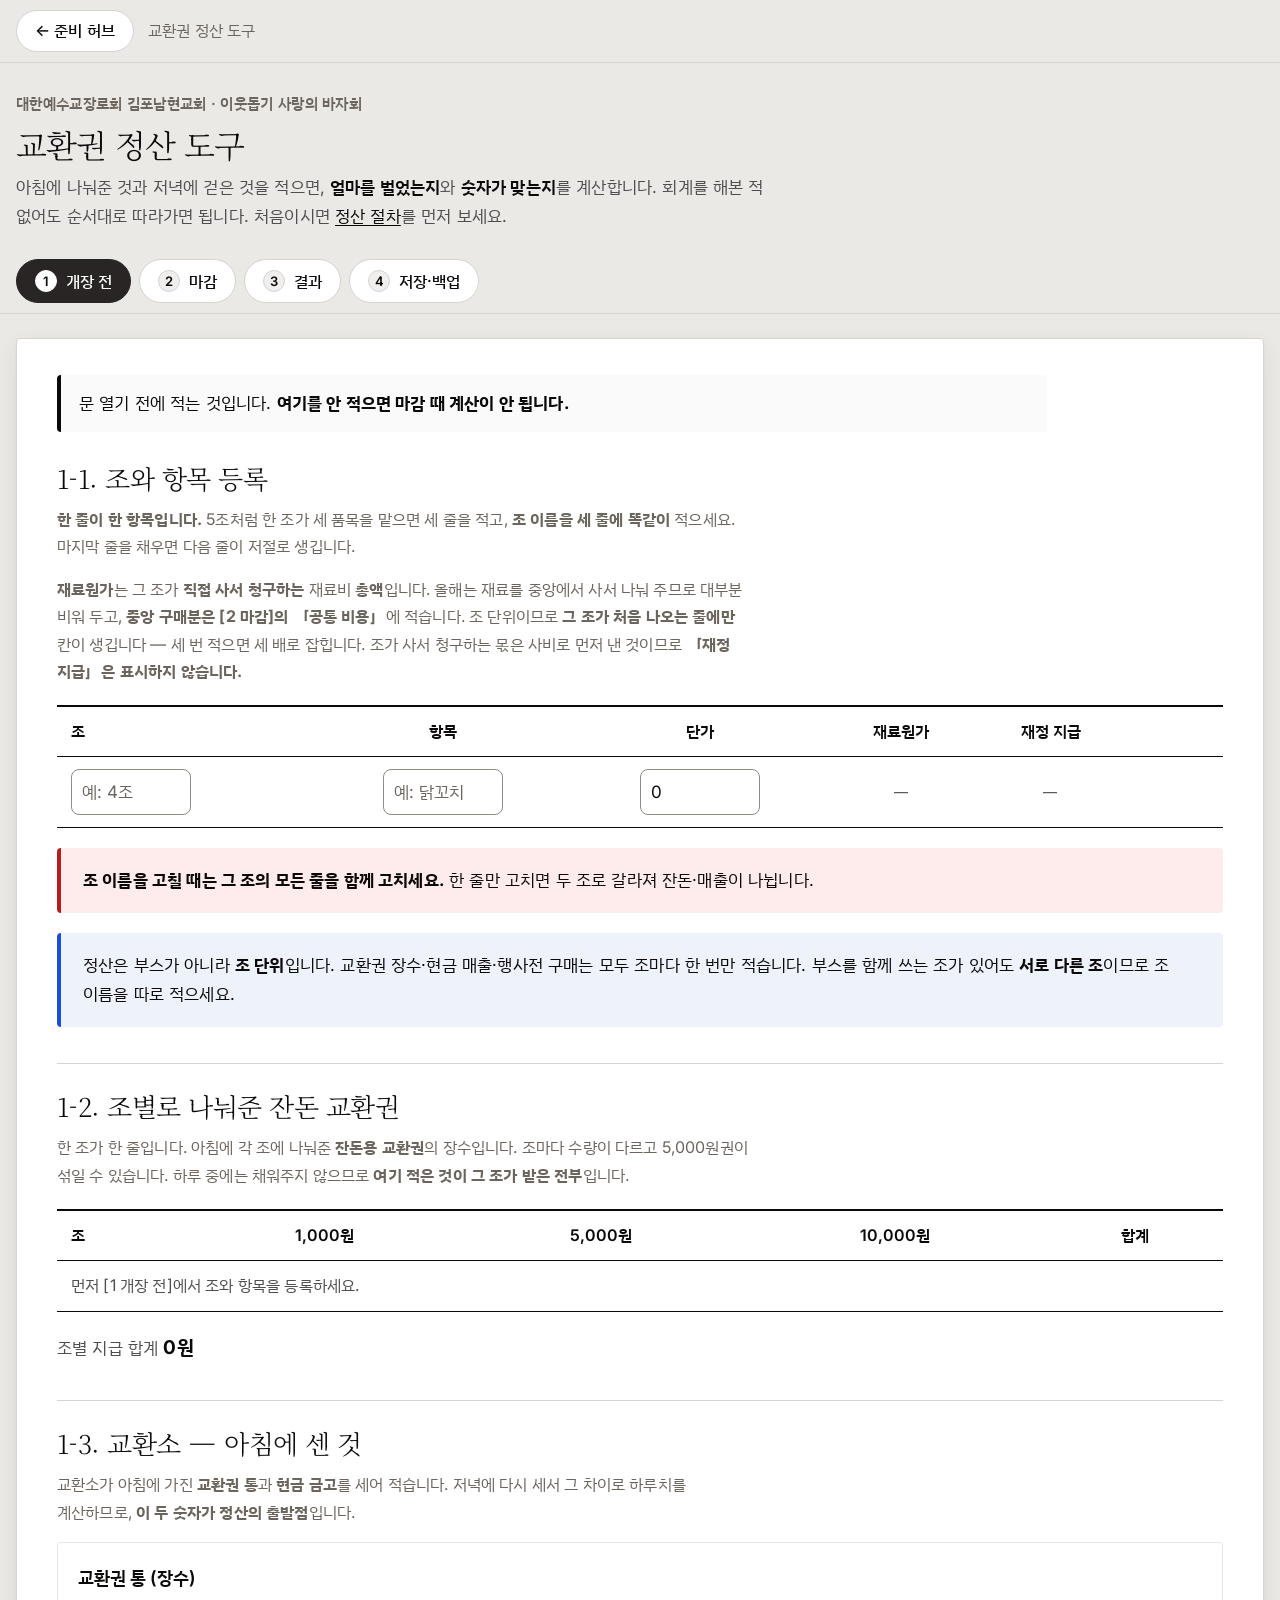
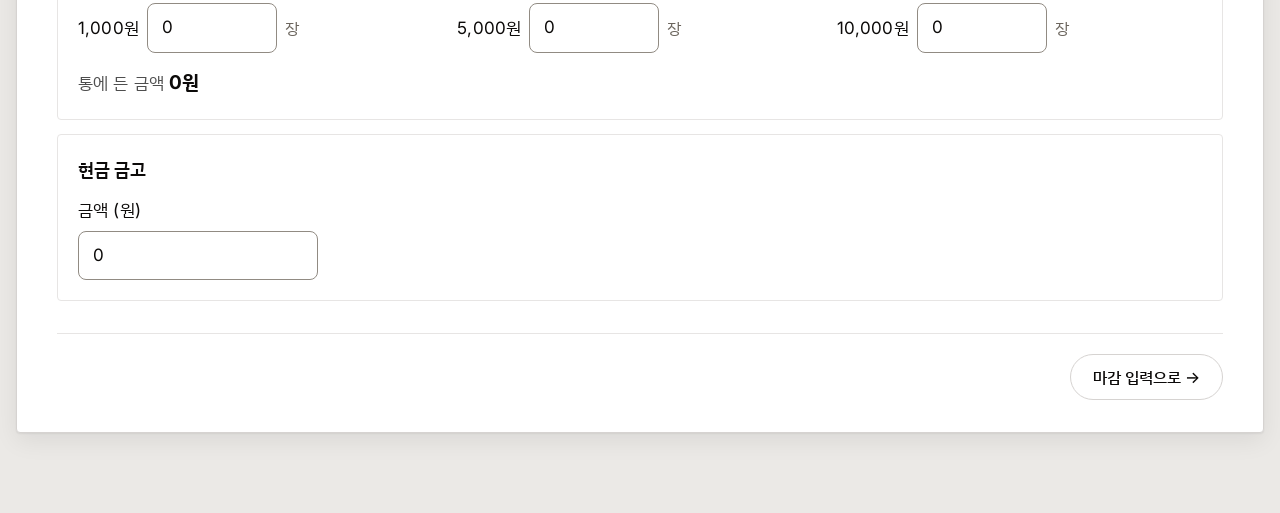
==== commit 90485a56: "Rework docs as a shareable report and bring the content in line Look and feel - Hub, doc viewer, set" ====
--- a/voucher-settlement/index.html
+++ b/voucher-settlement/index.html
@@ -13,7 +13,7 @@
 <script src="../assets/config.js"></script>
 <script src="settle.js"></script>
 </head>
-<body>
+<body class="desk">
 
 <nav class="topbar">
   <a class="home" href="../index.html">&larr; 준비 허브</a>
@@ -21,6 +21,7 @@
 </nav>
 
 <header class="app-header">
+  <p class="org-line">대한예수교장로회 김포남현교회 · 이웃돕기 사랑의 바자회</p>
   <h1>교환권 정산 도구</h1>
   <p class="app-sub">아침에 나눠준 것과 저녁에 걷은 것을 적으면, <strong>얼마를 벌었는지</strong>와 <strong>숫자가 맞는지</strong>를 계산합니다. 회계를 해본 적 없어도 순서대로 따라가면 됩니다. 처음이시면 <a href="../doc.html?src=docs/정산_절차.md">정산 절차</a>를 먼저 보세요.</p>
 </header>
@@ -35,12 +36,12 @@
 <main>
 
 <!-- ================= 1. 개장 전 ================= -->
-<section class="tab-panel active" id="panel-open">
+<section class="tab-panel paper active" id="panel-open">
   <p class="panel-lead">문 열기 전에 적는 것입니다. <strong>여기를 안 적으면 마감 때 계산이 안 됩니다.</strong></p>
 
   <h2>1-1. 조와 항목 등록</h2>
-  <p class="hint"><strong>한 줄이 한 항목입니다.</strong> 4조처럼 한 조가 세 품목을 맡으면 세 줄을 적고, <strong>조 이름을 세 줄에 똑같이</strong> 적으세요. 마지막 줄을 채우면 다음 줄이 저절로 생깁니다.</p>
-  <p class="hint"><strong>재료원가</strong>는 그 조가 재료에 쓴 <strong>총액</strong>입니다. 조 단위이므로 <strong>그 조가 처음 나오는 줄에만</strong> 칸이 생깁니다 — 세 번 적으면 세 배로 잡힙니다. 교회 재정에서 이미 낸 것이면 <strong>「재정 지급」</strong>에 표시하세요. 금액을 아직 모르면 비워두고 나중에 채워도 됩니다.</p>
+  <p class="hint"><strong>한 줄이 한 항목입니다.</strong> 5조처럼 한 조가 세 품목을 맡으면 세 줄을 적고, <strong>조 이름을 세 줄에 똑같이</strong> 적으세요. 마지막 줄을 채우면 다음 줄이 저절로 생깁니다.</p>
+  <p class="hint"><strong>재료원가</strong>는 그 조가 <strong>직접 사서 청구하는</strong> 재료비 <strong>총액</strong>입니다. 올해는 재료를 중앙에서 사서 나눠 주므로 대부분 비워 두고, <strong>중앙 구매분은 [2 마감]의 「공통 비용」</strong>에 적습니다. 조 단위이므로 <strong>그 조가 처음 나오는 줄에만</strong> 칸이 생깁니다 — 세 번 적으면 세 배로 잡힙니다. 조가 사서 청구하는 몫은 사비로 먼저 낸 것이므로 <strong>「재정 지급」은 표시하지 않습니다.</strong></p>
   <div class="table-scroll">
     <table class="data-table" id="item-table">
       <thead><tr><th>조</th><th>항목</th><th>단가</th><th>재료원가</th><th>재정 지급</th><th class="col-btn"></th></tr></thead>
@@ -48,7 +49,7 @@
     </table>
   </div>
   <div class="banner banner-red"><strong>조 이름을 고칠 때는 그 조의 모든 줄을 함께 고치세요.</strong> 한 줄만 고치면 두 조로 갈라져 잔돈·매출이 나뉩니다.</div>
-  <div class="banner banner-blue">정산은 부스가 아니라 <strong>조 단위</strong>입니다. 교환권 장수·현금 매출·행사전 구매는 모두 조마다 한 번만 적습니다. 7·8·11조처럼 한 부스를 나눠 쓰는 조는 <strong>서로 다른 조</strong>이므로 조 이름을 따로 적으세요.</div>
+  <div class="banner banner-blue">정산은 부스가 아니라 <strong>조 단위</strong>입니다. 교환권 장수·현금 매출·행사전 구매는 모두 조마다 한 번만 적습니다. 부스를 함께 쓰는 조가 있어도 <strong>서로 다른 조</strong>이므로 조 이름을 따로 적으세요.</div>
 
   <h2>1-2. 조별로 나눠준 잔돈 교환권</h2>
   <p class="hint">한 조가 한 줄입니다. 아침에 각 조에 나눠준 <strong>잔돈용 교환권</strong>의 장수입니다. 조마다 수량이 다르고 5,000원권이 섞일 수 있습니다. 하루 중에는 채워주지 않으므로 <strong>여기 적은 것이 그 조가 받은 전부</strong>입니다.</p>
@@ -80,7 +81,7 @@
 </section>
 
 <!-- ================= 2. 마감 ================= -->
-<section class="tab-panel" id="panel-close">
+<section class="tab-panel paper" id="panel-close">
   <p class="panel-lead"><strong>판매가 끝난 뒤 적습니다.</strong> 순서가 있습니다 — ① 교환소 <strong>저녁 금고를 먼저</strong> 세고 → ② 조별 제출을 받아 적고 → ③ 공통 수입·비용을 적습니다.</p>
 
   <h2>2-1. 조별 정산</h2>
@@ -121,7 +122,7 @@
   <div class="banner banner-blue">「교환권 판매」로 받은 대금은 <strong>저녁 금고에 합치지 마세요.</strong> 합치면 금고 차액에도 잡혀 같은 돈을 두 번 세게 됩니다. 아침 금고에 넣어두거나 따로 보관하시면 됩니다.</div>
 
   <h2>2-4. 공통 비용</h2>
-  <p class="hint"><strong>어느 조에도 붙지 않는 지출</strong>입니다 — 교환권 인쇄비, 천막·비품 대여료 같은 것. 마지막 줄을 채우면 다음 줄이 생깁니다.</p>
+  <p class="hint"><strong>어느 조에도 붙지 않는 지출</strong>입니다 — <strong>중앙에서 구매한 재료비</strong>, 교환권 인쇄비, 천막·비품 대여료 같은 것. 마지막 줄을 채우면 다음 줄이 생깁니다.</p>
   <p class="hint"><strong>「재정 지급」을 표시하지 않은 것</strong>은 누군가 사비로 먼저 낸 것으로 보고 「마감 후 돌려드릴 돈」에 넣습니다. 수익 계산에는 둘 다 똑같이 원가입니다.</p>
   <div id="common-costs"></div>
   <p class="row-total-line">공통 비용 합계 <strong id="common-sum">0원</strong></p>
@@ -132,7 +133,7 @@
 </section>
 
 <!-- ================= 3. 결과 ================= -->
-<section class="tab-panel" id="panel-report">
+<section class="tab-panel paper" id="panel-report">
 
   <div class="summary-row">
     <div class="summary-card" id="verdict">
@@ -253,7 +254,7 @@
 </section>
 
 <!-- ================= 4. 저장 ================= -->
-<section class="tab-panel" id="panel-data">
+<section class="tab-panel paper" id="panel-data">
 
   <h2>구글 시트에 보내기</h2>
   <p class="hint">입력한 내용을 교회 구글 시트에 올립니다. 이 도구는 값을 이 브라우저에만 담아두기 때문에, 시트에 올려두어야 다른 사람도 보고 다음 해에도 남습니다.</p>
--- a/assets/tokens.css
+++ b/assets/tokens.css
@@ -333,3 +333,42 @@
 }
 .tab-panel { display: none; }
 .tab-panel.active { display: block; }
+
+/* ---- 보고서·공유 문서의 모양 (모든 화면 공용) ----
+   회색 책상(.desk) 위에 흰 종이(.paper) 한 장. 종이 맨 위는 소속 → 제목 → 굵은 줄
+   (.masthead). 종이 안의 표는 둥근 모서리 없이 위아래 굵은 선과 줄무늬로 그린다.
+   그림자는 종이에만 쓴다. */
+:root { --color-desk: #ebe9e6; --paper-width: 980px; }
+body.desk { background: var(--color-desk); }
+body.desk .topbar { background: var(--color-desk); border-bottom-color: var(--color-hairline-strong); }
+
+.paper {
+  max-width: var(--paper-width);
+  margin: 0 auto;
+  background: #fff;
+  border: 1px solid var(--color-hairline-strong);
+  border-radius: var(--radius-xs);
+  box-shadow: 0 1px 2px rgba(12, 10, 9, 0.06), 0 8px 24px rgba(12, 10, 9, 0.07);
+  padding: 56px 64px 40px;
+}
+.masthead { padding-bottom: 22px; margin-bottom: 26px; border-bottom: 2px solid var(--color-ink); }
+.org-line { margin: 0 0 14px; font-size: 15px; font-weight: 600; letter-spacing: 0.02em; color: var(--color-mute); }
+.masthead h1 { margin: 0 0 16px; font-family: var(--font-display); font-size: 40px; font-weight: 300; line-height: 1.18; letter-spacing: -0.03em; color: var(--color-ink); }
+.masthead > :last-child { margin-bottom: 0; }
+.meta-list { list-style: none; margin: 0; padding: 0; display: flex; flex-wrap: wrap; gap: 6px 0; font-size: 15px; color: var(--color-mute); }
+.meta-list li { margin: 0; padding: 0 14px; border-left: 1px solid var(--color-hairline-strong); }
+.meta-list li:first-child { padding-left: 0; border-left: none; }
+
+.paper .data-table { border: none; border-top: 2px solid var(--color-ink); border-bottom: 1px solid var(--color-ink); border-radius: 0; background: #fff; }
+.paper .data-table th { background: transparent; border-bottom: 1px solid var(--color-ink); }
+.paper .data-table tbody tr:nth-child(even) td { background: var(--color-canvas-soft); }
+.paper .banner { border-radius: var(--radius-xs); border-left-width: 4px; }
+
+@media (max-width: 860px) {
+  .paper { padding: 28px 20px 24px; }
+  .masthead h1 { font-size: 30px; }
+}
+@media print {
+  body.desk { background: #fff; }
+  .paper { box-shadow: none; border: none; padding: 0; max-width: none; }
+}
--- a/voucher-settlement/style.css
+++ b/voucher-settlement/style.css
@@ -3,11 +3,10 @@
    문서 화면(1120px)보다 넓다 -- 여기는 읽는 글이 아니라 열이 아홉인 표가 들어가는
    자리라, 960px 에서는 결과 표가 안쪽에서 가로로 밀렸다. 24"(1920) 화면에서
    한눈에 들어오는 폭으로 잡았다. 긴 글줄은 아래 max-width 로 따로 막는다. */
-:root { --page-width: 1360px; }
+:root { --page-width: 1360px; --paper-width: 1360px; }
 
 .app-header {
-  padding: 24px max(16px, calc((100% - var(--page-width)) / 2 + 16px)) 18px;
-  background: var(--color-canvas);
+  padding: 28px max(16px, calc((100% - var(--page-width)) / 2 + 16px)) 18px;
 }
 .app-header h1 {
   margin: 0 0 10px;
@@ -18,14 +17,15 @@
   line-height: 1.2;
   color: var(--color-ink);
 }
+.app-header .org-line { margin-bottom: 8px; }
 .app-sub { margin: 0; color: var(--color-body); font-size: 17px; max-width: 70ch; }
 .app-sub strong { color: var(--color-ink); font-weight: 600; }
 
 /* 단계 탭. 여기서는 탭이 필터가 아니라 실제로 나뉘는 순서다. */
 .tabs {
   padding: 10px max(16px, calc((100% - var(--page-width)) / 2 + 16px));
-  background: var(--color-canvas);
-  border-bottom: 1px solid var(--color-hairline);
+  background: var(--color-desk);
+  border-bottom: 1px solid var(--color-hairline-strong);
   position: sticky;
   top: 0;
   z-index: 10;
@@ -58,18 +58,14 @@
 /* 폭이 넓어져도 읽는 글은 한 줄이 너무 길어지지 않게 한다. */
 .panel-lead, .tab-panel > .hint { max-width: 90ch; }
 
-.tab-panel {
-  background: var(--color-surface-doc);
-  border: 1px solid var(--color-hairline);
-  border-radius: var(--radius-lg);
-  padding: 24px;
-}
+.tab-panel { padding: 36px 40px 32px; }
 
 .panel-lead {
   margin: 0 0 24px;
   padding: 14px 18px;
-  border-radius: var(--radius-md);
-  background: var(--color-surface-soft);
+  border-radius: var(--radius-xs);
+  background: var(--color-canvas-soft);
+  border-left: 4px solid var(--color-ink);
   font-size: 17px;
   color: var(--color-ink);
 }
@@ -82,7 +78,7 @@
   color: var(--color-ink);
   margin: 36px 0 6px;
   padding-top: 20px;
-  border-top: 1px solid var(--color-hairline);
+  border-top: 1px solid var(--color-hairline-strong);
 }
 h2:first-of-type { margin-top: 0; padding-top: 0; border-top: none; }
 h3 {
@@ -101,6 +97,10 @@
 /* 이 앱의 표는 숫자가 많아 가운데 정렬한다 (문서는 왼쪽 정렬이 기본) */
 .data-table th, .data-table td { text-align: center; }
 .data-table td:first-child, .data-table th:first-child { text-align: left; }
+/* 조 이름은 줄을 바꾸지 않는다 -- 「의류 헌옷」처럼 길어지면 두 줄이 되어
+   표가 들쭉날쭉해진다. 좁은 화면에서는 .table-scroll 안에서 밀린다. */
+.data-table td:first-child { white-space: nowrap; }
+.data-table td:first-child .row-sub { white-space: normal; }
 
 /* 조가 열다섯이면 줄을 눈으로 따라가기 어렵다. 한 줄 건너 옅게 깔아 준다. */
 .data-table tbody tr:nth-child(even) { background: var(--color-surface-soft); }
@@ -155,7 +155,7 @@
 .count-box {
   background: var(--color-surface-card);
   border: 1px solid var(--color-hairline);
-  border-radius: var(--radius-lg);
+  border-radius: var(--radius-xs);
   padding: 20px;
   margin-bottom: 14px;
 }
@@ -241,7 +241,7 @@
   margin-bottom: 30px;
 }
 .summary-card {
-  border-radius: var(--radius-xl);
+  border-radius: var(--radius-xs);
   padding: 20px 22px;
   background: var(--color-surface-soft);
   border: 1px solid var(--color-hairline);
@@ -282,7 +282,7 @@
 .balance-side {
   background: var(--color-surface-card);
   border: 1px solid var(--color-hairline);
-  border-radius: var(--radius-lg);
+  border-radius: var(--radius-xs);
   padding: 16px 18px;
   min-width: 0;
 }
@@ -348,7 +348,7 @@
   .tabs { padding: 8px 12px; }
   .topbar { padding: 8px 12px; }
   main { padding: 16px 12px 56px; }
-  .tab-panel { padding: 16px; }
+  .tab-panel { padding: 20px 16px; }
   h2 { font-size: 22px; }
   .summary-row { grid-template-columns: 1fr; gap: 10px; margin-bottom: 22px; }
   .summary-card { padding: 16px 18px; }
